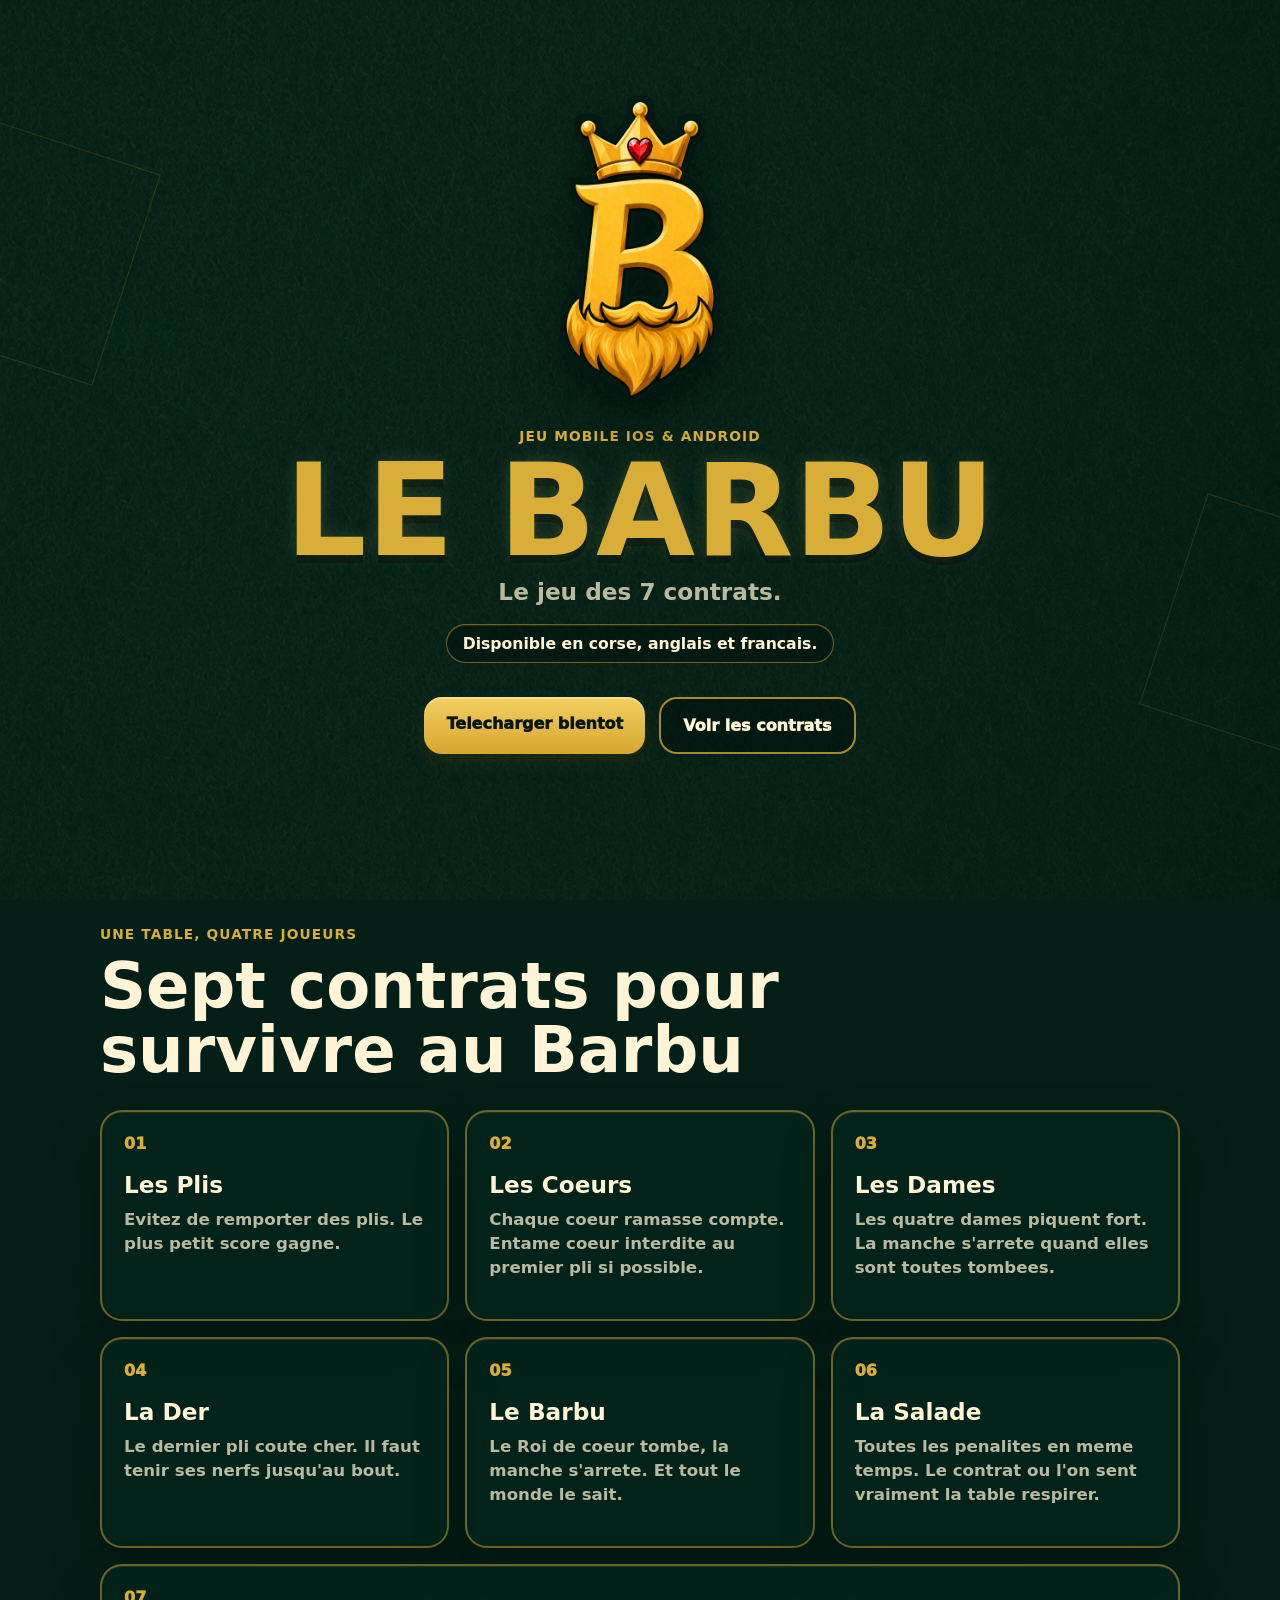
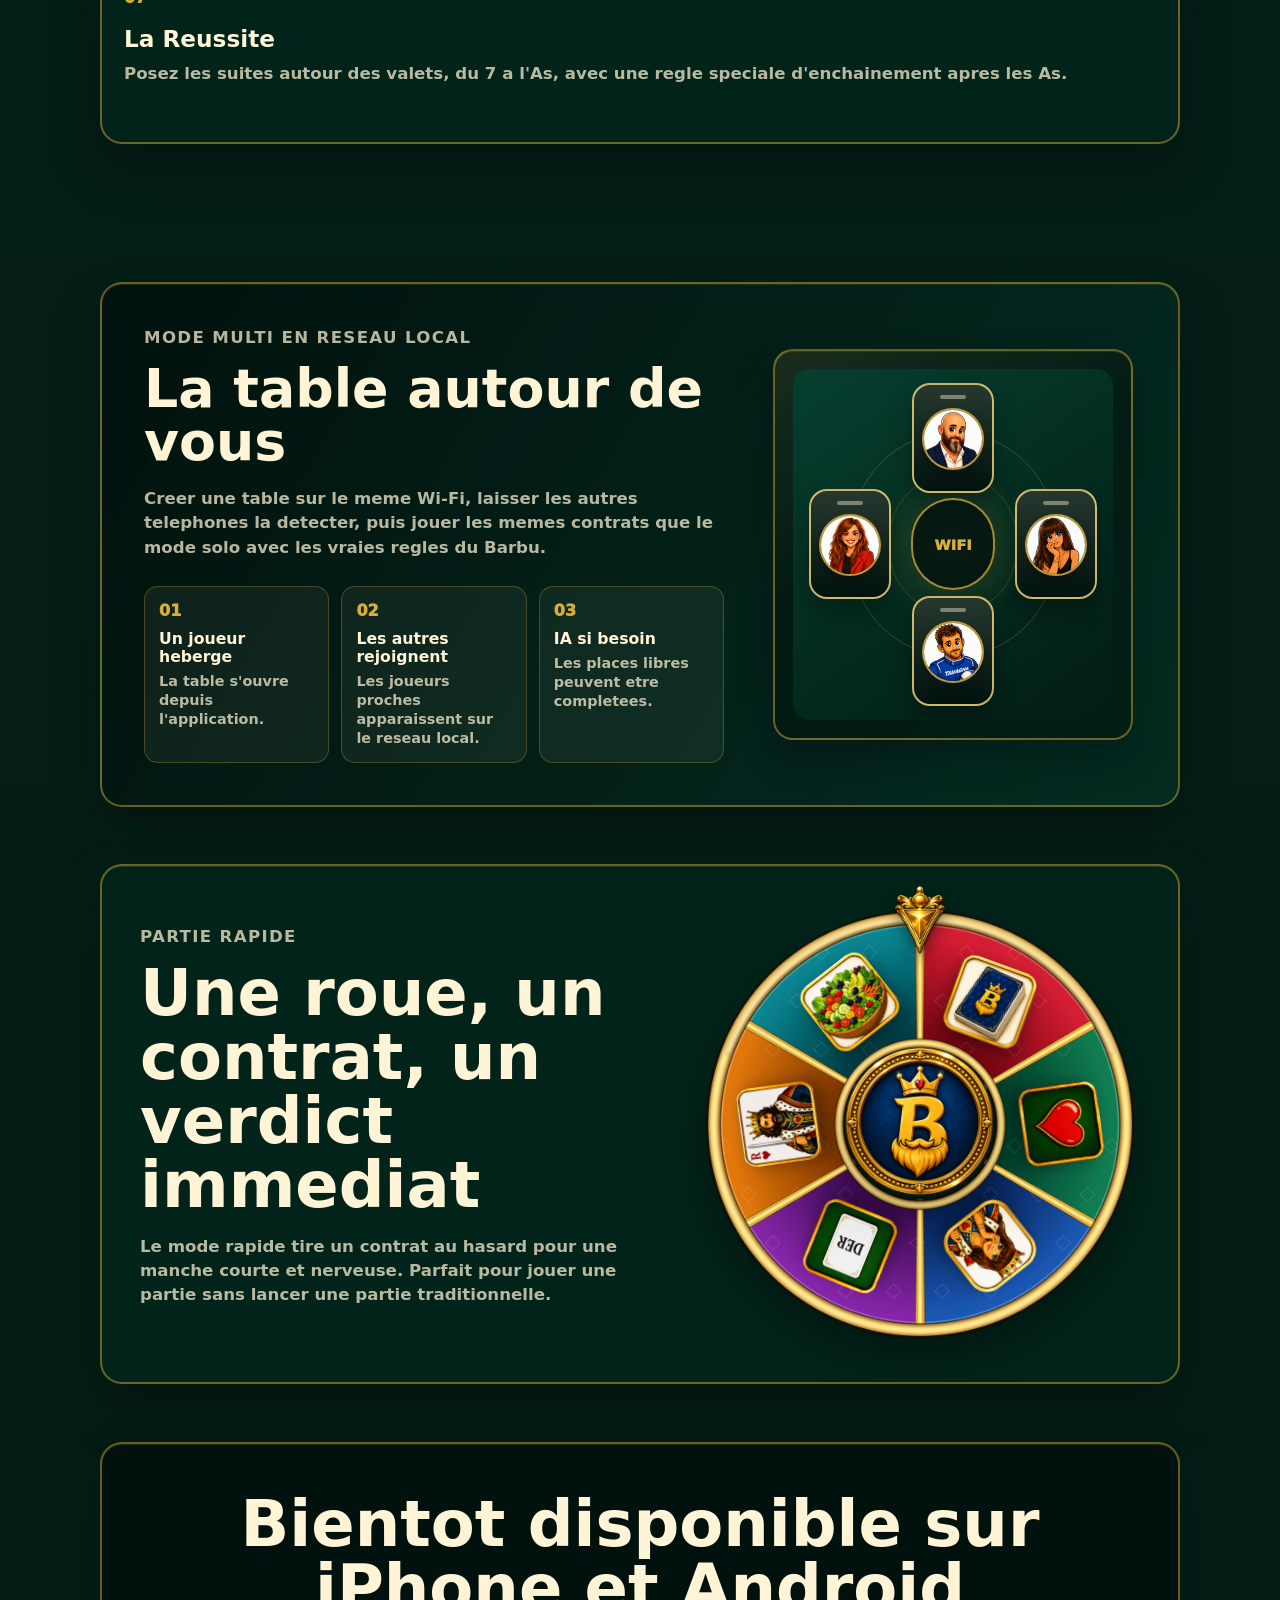
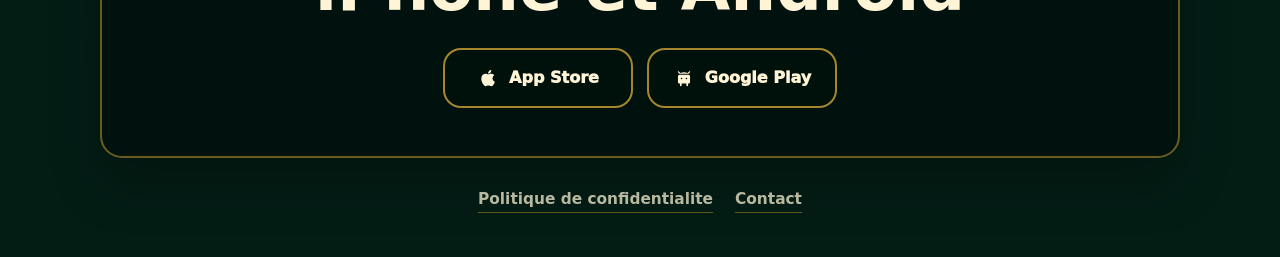
==== index.html @ 0114e05b "Met a jour les icones de la roue du site" ====
<!doctype html>
<html lang="fr">
  <head>
    <meta charset="utf-8" />
    <meta name="viewport" content="width=device-width, initial-scale=1" />
    <meta
      name="description"
      content="Le Barbu, jeu de cartes mobile avec les 7 contrats, IA, partie rapide et variantes maison."
    />
    <title>Le Barbu - Le jeu des 7 contrats</title>
    <link rel="icon" href="./assets/icon.png" />
    <link rel="stylesheet" href="./styles.css?v=8f0c3a3" />
  </head>
  <body>
    <main class="page">
      <section class="hero">
        <div class="hero__content">
          <img class="hero__emblem" src="./assets/le-barbu-emblem.png" alt="Embleme Le Barbu" />
          <p class="eyebrow">Jeu mobile iOS & Android</p>
          <h1>Le Barbu</h1>
          <p class="subtitle">Le jeu des 7 contrats.</p>
          <p class="language-note">Disponible en corse, anglais et francais.</p>
          <div class="actions" aria-label="Telechargements">
            <a class="button button--primary" href="#telecharger">Telecharger bientot</a>
            <a class="button button--secondary" href="#regles">Voir les contrats</a>
          </div>
        </div>
      </section>

      <section id="regles" class="section">
        <div class="section__header">
          <p class="eyebrow">Une table, quatre joueurs</p>
          <h2>Sept contrats pour survivre au Barbu</h2>
        </div>
        <div class="grid">
          <article class="card">
            <span>01</span>
            <h3>Les Plis</h3>
            <p>Evitez de remporter des plis. Le plus petit score gagne.</p>
          </article>
          <article class="card">
            <span>02</span>
            <h3>Les Coeurs</h3>
            <p>Chaque coeur ramasse compte. Entame coeur interdite au premier pli si possible.</p>
          </article>
          <article class="card">
            <span>03</span>
            <h3>Les Dames</h3>
            <p>Les quatre dames piquent fort. La manche s'arrete quand elles sont toutes tombees.</p>
          </article>
          <article class="card">
            <span>04</span>
            <h3>La Der</h3>
            <p>Le dernier pli coute cher. Il faut tenir ses nerfs jusqu'au bout.</p>
          </article>
          <article class="card">
            <span>05</span>
            <h3>Le Barbu</h3>
            <p>Le Roi de coeur tombe, la manche s'arrete. Et tout le monde le sait.</p>
          </article>
          <article class="card">
            <span>06</span>
            <h3>La Salade</h3>
            <p>Toutes les penalites en meme temps. Le contrat ou l'on sent vraiment la table respirer.</p>
          </article>
          <article class="card card--wide">
            <span>07</span>
            <h3>La Reussite</h3>
            <p>Posez les suites autour des valets, du 7 a l'As, avec une regle speciale d'enchainement apres les As.</p>
          </article>
        </div>
      </section>

      <section class="multiplayer">
        <div class="multiplayer__copy">
          <p class="eyebrow">Mode multi en reseau local</p>
          <h2>La table autour de vous</h2>
          <p>
            Creer une table sur le meme Wi-Fi, laisser les autres telephones la detecter,
            puis jouer les memes contrats que le mode solo avec les vraies regles du Barbu.
          </p>
          <div class="multiplayer__points">
            <article>
              <span>01</span>
              <strong>Un joueur heberge</strong>
              <p>La table s'ouvre depuis l'application.</p>
            </article>
            <article>
              <span>02</span>
              <strong>Les autres rejoignent</strong>
              <p>Les joueurs proches apparaissent sur le reseau local.</p>
            </article>
            <article>
              <span>03</span>
              <strong>IA si besoin</strong>
              <p>Les places libres peuvent etre completees.</p>
            </article>
          </div>
        </div>
        <div class="network-table" aria-hidden="true">
          <div class="network-table__felt">
            <div class="network-table__seat network-table__seat--top">
              <img src="./assets/avatar-anto.png" alt="Antô" />
            </div>
            <div class="network-table__seat network-table__seat--right">
              <img src="./assets/avatar-charlye.png" alt="Charlye" />
            </div>
            <div class="network-table__seat network-table__seat--bottom">
              <img src="./assets/avatar-marinen.png" alt="Marinen" />
            </div>
            <div class="network-table__seat network-table__seat--left">
              <img src="./assets/avatar-lisa.png" alt="Lisa" />
            </div>
            <div class="network-table__center">
              <span>WIFI</span>
            </div>
          </div>
        </div>
      </section>

      <section class="feature">
        <div>
          <p class="eyebrow">Partie rapide</p>
          <h2>Une roue, un contrat, un verdict immediat</h2>
          <p>
            Le mode rapide tire un contrat au hasard pour une manche courte et nerveuse.
            Parfait pour jouer une partie sans lancer une partie traditionnelle.
          </p>
        </div>
        <div class="wheel wheel--complete" aria-hidden="true">
          <img class="wheel__base" src="./assets/quick-wheel.png?v=20260814" alt="" />
          <img class="wheel__pointer" src="./assets/quick-wheel-pointer.png?v=20260814" alt="" />
          <img class="wheel__icon wheel__icon--plis" src="./assets/quick-icon-plis.png?v=20260814" alt="" />
          <img class="wheel__icon wheel__icon--coeurs" src="./assets/quick-icon-coeurs.png?v=20260814" alt="" />
          <img class="wheel__icon wheel__icon--dames" src="./assets/quick-icon-dames.png?v=20260814" alt="" />
          <img class="wheel__icon wheel__icon--dernier" src="./assets/quick-icon-dernier.png?v=20260814" alt="" />
          <img class="wheel__icon wheel__icon--barbu" src="./assets/quick-icon-barbu.png?v=20260814" alt="" />
          <img class="wheel__icon wheel__icon--salade" src="./assets/quick-icon-salade.png?v=20260814" alt="" />
          <img class="wheel__center" src="./assets/quick-wheel-center.png?v=20260814" alt="" />
        </div>
      </section>

      <section id="telecharger" class="download">
        <h2>Bientot disponible sur iPhone et Android</h2>
        <div class="actions actions--stores" aria-label="Liens de telechargement">
          <a class="store" href="https://apps.apple.com/app/id6792509703" rel="noopener">
            <svg class="store__icon" viewBox="0 0 24 24" aria-hidden="true">
              <path
                d="M16.9 12.6c0-2.3 1.9-3.4 2-3.5-1.1-1.6-2.7-1.8-3.3-1.8-1.4-.1-2.7.8-3.4.8-.7 0-1.8-.8-3-.8-1.5 0-2.9.9-3.7 2.2-1.6 2.8-.4 6.9 1.1 9.1.8 1.1 1.7 2.3 2.9 2.3 1.2 0 1.6-.7 3-.7s1.8.7 3 .7c1.3 0 2.1-1.1 2.8-2.2.9-1.3 1.2-2.5 1.2-2.6-.1 0-2.5-1-2.6-3.5ZM14.7 5.9c.6-.7 1-1.7.9-2.7-.9 0-2 .6-2.6 1.3-.6.7-1.1 1.7-.9 2.7 1 .1 2-.5 2.6-1.3Z"
              />
            </svg>
            <span>App Store</span>
          </a>
          <a
            class="store"
            href="https://play.google.com/store/apps/details?id=com.lefty2b.lebarbu"
            rel="noopener"
          >
            <svg class="store__icon" viewBox="0 0 24 24" aria-hidden="true">
              <path
                d="M7.2 8.4h9.6c1 0 1.8.8 1.8 1.8v6.1c0 1-.8 1.8-1.8 1.8h-.4v2.1c0 .5-.4.9-.9.9s-.9-.4-.9-.9v-2.1H9.4v2.1c0 .5-.4.9-.9.9s-.9-.4-.9-.9v-2.1h-.4c-1 0-1.8-.8-1.8-1.8v-6.1c0-1 .8-1.8 1.8-1.8Zm2.1 3.2c-.5 0-.9.4-.9.9s.4.9.9.9.9-.4.9-.9-.4-.9-.9-.9Zm5.4 0c-.5 0-.9.4-.9.9s.4.9.9.9.9-.4.9-.9-.4-.9-.9-.9ZM7 7.4 5.4 5.8c-.3-.3-.3-.7 0-1 .3-.3.7-.3 1 0l1.8 1.8c1.1-.5 2.4-.8 3.8-.8s2.7.3 3.8.8l1.8-1.8c.3-.3.7-.3 1 0 .3.3.3.7 0 1L17 7.4H7Z"
              />
            </svg>
            <span>Google Play</span>
          </a>
        </div>
      </section>

      <footer class="site-footer">
        <a href="./privacy.html">Politique de confidentialite</a>
        <a href="mailto:lefty2ghjocu@gmail.com">Contact</a>
      </footer>
    </main>
  </body>
</html>
---- styles.css ----
:root {
  --felt: #06281e;
  --felt-deep: #021912;
  --panel: rgba(4, 38, 29, 0.72);
  --panel-strong: rgba(2, 18, 14, 0.88);
  --gold: #d9ae38;
  --gold-light: #ffe083;
  --cream: #fff4d6;
  --muted: rgba(255, 244, 214, 0.72);
  --red: #a91f34;
}

* {
  box-sizing: border-box;
}

body {
  margin: 0;
  min-height: 100vh;
  color: var(--cream);
  font-family: Inter, ui-sans-serif, system-ui, -apple-system, BlinkMacSystemFont, "Segoe UI", sans-serif;
  background:
    linear-gradient(rgba(2, 25, 18, 0.58), rgba(2, 25, 18, 0.76)),
    url("./assets/table-green.jpg") center / cover fixed,
    var(--felt);
}

a {
  color: inherit;
  text-decoration: none;
}

.page {
  overflow: hidden;
}

.hero {
  min-height: 94vh;
  display: grid;
  place-items: center;
  padding: 56px 22px 64px;
  position: relative;
}

.hero::before,
.hero::after {
  content: "";
  position: absolute;
  width: 220px;
  height: 220px;
  border: 1px solid rgba(217, 174, 56, 0.16);
  transform: rotate(18deg);
}

.hero::before {
  left: -90px;
  top: 16%;
}

.hero::after {
  right: -110px;
  bottom: 12%;
}

.hero__content,
.section,
.multiplayer,
.feature,
.download {
  width: min(1080px, calc(100vw - 32px));
  margin: 0 auto;
}

.hero__content {
  text-align: center;
  position: relative;
  z-index: 1;
}

.hero__emblem {
  width: min(330px, 66vw);
  display: block;
  margin: 0 auto 14px;
  filter: drop-shadow(0 22px 24px rgba(0, 0, 0, 0.45));
}

.eyebrow {
  margin: 0 0 12px;
  color: var(--gold);
  font-size: 0.86rem;
  font-weight: 900;
  letter-spacing: 0.08em;
  text-transform: uppercase;
}

h1,
h2,
h3,
p {
  margin-top: 0;
}

h1 {
  margin-bottom: 10px;
  color: var(--gold);
  font-size: clamp(4rem, 14vw, 8rem);
  line-height: 0.86;
  text-transform: uppercase;
  text-shadow: 0 8px 0 rgba(0, 0, 0, 0.28), 0 0 18px rgba(255, 224, 131, 0.16);
}

h2 {
  margin-bottom: 18px;
  font-size: clamp(2rem, 5vw, 4.4rem);
  line-height: 1;
}

h3 {
  margin-bottom: 10px;
  font-size: 1.45rem;
}

.subtitle {
  max-width: 680px;
  margin: 0 auto;
  color: var(--muted);
  font-size: clamp(1.12rem, 2.6vw, 1.45rem);
  font-weight: 700;
  line-height: 1.4;
}

.language-note {
  display: inline-flex;
  margin: 16px auto 0;
  border: 1px solid rgba(217, 174, 56, 0.5);
  border-radius: 999px;
  padding: 9px 16px;
  background: rgba(2, 18, 14, 0.48);
  color: var(--cream);
  font-size: 0.98rem;
  font-weight: 850;
  box-shadow: inset 0 1px 0 rgba(255, 224, 131, 0.1);
}

.actions {
  display: flex;
  flex-wrap: wrap;
  gap: 14px;
  justify-content: center;
  margin-top: 34px;
}

.actions--stores {
  margin-top: 28px;
}

.button,
.store {
  min-width: 190px;
  border-radius: 18px;
  padding: 17px 22px;
  font-weight: 950;
  text-align: center;
}

.button--primary {
  color: #06170f;
  background: linear-gradient(#f3cf62, #d7a72e);
  box-shadow: inset 0 2px 0 rgba(255, 255, 255, 0.26), 0 8px 18px rgba(97, 65, 6, 0.28);
}

.button--secondary,
.store {
  border: 2px solid rgba(217, 174, 56, 0.76);
  background: rgba(1, 18, 13, 0.52);
  color: var(--cream);
}

.store {
  display: inline-flex;
  align-items: center;
  justify-content: center;
  gap: 10px;
  transition: border-color 180ms ease, transform 180ms ease, background 180ms ease;
}

.store:hover {
  border-color: var(--gold-light);
  background: rgba(1, 18, 13, 0.74);
  transform: translateY(-2px);
}

.store__icon {
  width: 22px;
  height: 22px;
  fill: currentColor;
  flex: 0 0 auto;
}

.section,
.multiplayer,
.feature,
.download {
  padding: 80px 0;
}

.section + .multiplayer,
.multiplayer + .feature,
.feature + .download {
  margin-top: clamp(34px, 4.5vw, 58px);
}

.section__header {
  max-width: 760px;
  margin-bottom: 28px;
}

.grid {
  display: grid;
  grid-template-columns: repeat(3, 1fr);
  gap: 16px;
}

.card,
.download,
.feature {
  border: 2px solid rgba(217, 174, 56, 0.48);
  border-radius: 22px;
  background: var(--panel);
  box-shadow: inset 0 1px 0 rgba(255, 224, 131, 0.1), 0 26px 50px rgba(0, 0, 0, 0.25);
}

.card {
  min-height: 180px;
  padding: 22px;
}

.card--wide {
  grid-column: span 3;
}

.card span {
  display: inline-flex;
  margin-bottom: 18px;
  color: var(--gold);
  font-weight: 950;
}

.card p,
.multiplayer p,
.feature p,
.download p {
  color: var(--muted);
  font-size: 1.04rem;
  font-weight: 650;
  line-height: 1.45;
}

.multiplayer {
  display: grid;
  grid-template-columns: minmax(0, 0.92fr) minmax(300px, 0.58fr);
  align-items: center;
  gap: clamp(22px, 4vw, 46px);
  border: 2px solid rgba(217, 174, 56, 0.48);
  border-radius: 22px;
  padding: clamp(24px, 4vw, 42px);
  background:
    linear-gradient(120deg, rgba(2, 18, 14, 0.92), rgba(4, 54, 41, 0.72)),
    var(--panel-strong);
  box-shadow: inset 0 1px 0 rgba(255, 224, 131, 0.1), 0 26px 50px rgba(0, 0, 0, 0.25);
}

.multiplayer__copy {
  max-width: 680px;
}

.multiplayer__copy > p {
  max-width: 640px;
}

.multiplayer__copy h2 {
  max-width: 620px;
  font-size: clamp(2rem, 4.2vw, 3.65rem);
}

.multiplayer__points {
  display: grid;
  grid-template-columns: repeat(3, 1fr);
  gap: 12px;
  margin-top: 26px;
}

.multiplayer__points article {
  border: 1px solid rgba(217, 174, 56, 0.28);
  border-radius: 14px;
  padding: 14px;
  background: rgba(255, 244, 214, 0.055);
}

.multiplayer__points span {
  display: inline-flex;
  margin-bottom: 10px;
  color: var(--gold);
  font-weight: 950;
}

.multiplayer__points strong {
  display: block;
  margin-bottom: 6px;
  font-size: 0.98rem;
  line-height: 1.15;
}

.multiplayer__points p {
  margin-bottom: 0;
  font-size: 0.9rem;
  line-height: 1.32;
}

.network-table {
  position: relative;
  width: min(100%, 360px);
  justify-self: center;
  aspect-ratio: 0.92;
  border: 2px solid rgba(217, 174, 56, 0.48);
  border-radius: 20px;
  padding: 18px;
  background:
    linear-gradient(150deg, rgba(255, 224, 131, 0.1), transparent 42%),
    rgba(1, 18, 13, 0.5);
  box-shadow: inset 0 1px 0 rgba(255, 224, 131, 0.1), 0 18px 34px rgba(0, 0, 0, 0.25);
}

.network-table__felt {
  position: absolute;
  inset: 18px;
  overflow: hidden;
  border-radius: 16px;
  background:
    radial-gradient(circle at center, rgba(217, 174, 56, 0.18), transparent 33%),
    linear-gradient(145deg, rgba(6, 64, 48, 0.96), rgba(2, 28, 20, 0.96));
}

.network-table__felt::before,
.network-table__felt::after {
  content: "";
  position: absolute;
  inset: 18%;
  border: 1px solid rgba(217, 174, 56, 0.26);
  border-radius: 999px;
}

.network-table__felt::after {
  inset: 30%;
  opacity: 0.82;
}

.network-table__seat {
  position: absolute;
  z-index: 2;
  display: grid;
  place-items: center;
  width: 82px;
  height: 110px;
  border: 2px solid rgba(255, 224, 131, 0.78);
  border-radius: 18px;
  padding: 12px 8px 10px;
  background:
    linear-gradient(180deg, rgba(255, 244, 214, 0.14), rgba(2, 18, 14, 0.88)),
    var(--felt-deep);
  box-shadow: 0 14px 22px rgba(0, 0, 0, 0.28);
}

.network-table__seat::before {
  content: "";
  position: absolute;
  top: 10px;
  width: 26px;
  height: 4px;
  border-radius: 999px;
  background: rgba(255, 244, 214, 0.42);
}

.network-table__seat img {
  width: 62px;
  height: 62px;
  border: 2px solid rgba(217, 174, 56, 0.82);
  border-radius: 999px;
  object-fit: cover;
  background: rgba(255, 244, 214, 0.14);
  box-shadow: 0 8px 12px rgba(0, 0, 0, 0.24);
}

.network-table__seat--top {
  top: 4%;
  left: 50%;
  transform: translateX(-50%);
}

.network-table__seat--right {
  right: 5%;
  top: 50%;
  transform: translateY(-50%);
}

.network-table__seat--bottom {
  bottom: 4%;
  left: 50%;
  transform: translateX(-50%);
}

.network-table__seat--left {
  left: 5%;
  top: 50%;
  transform: translateY(-50%);
}

.network-table__center {
  position: absolute;
  z-index: 3;
  inset: 37%;
  display: grid;
  place-items: center;
  border: 2px solid rgba(217, 174, 56, 0.76);
  border-radius: 999px;
  background: rgba(2, 18, 14, 0.82);
  text-align: center;
}

.network-table__center span {
  color: var(--gold);
  font-size: 0.92rem;
  font-weight: 950;
  text-transform: uppercase;
}

.feature {
  display: grid;
  grid-template-columns: 1fr minmax(320px, 440px);
  align-items: center;
  gap: 32px;
  padding: 38px;
}

.wheel {
  position: relative;
  aspect-ratio: 1;
  display: grid;
  place-items: center;
}

.wheel--complete {
  isolation: isolate;
}

.wheel__base {
  width: 100%;
  filter: drop-shadow(0 18px 18px rgba(0, 0, 0, 0.32));
}

.wheel__pointer {
  position: absolute;
  top: -5.8%;
  left: 50%;
  z-index: 5;
  width: 20%;
  transform: translateX(-50%);
  filter: drop-shadow(0 8px 8px rgba(0, 0, 0, 0.42));
}

.wheel__icon {
  position: absolute;
  left: calc(50% + var(--wheel-icon-x));
  top: calc(50% + var(--wheel-icon-y));
  z-index: 2;
  width: 18%;
  border-radius: 18%;
  transform: translate(-50%, -50%) rotate(var(--wheel-icon-rotation));
  transform-origin: center;
  filter: drop-shadow(0 8px 8px rgba(0, 0, 0, 0.38));
}

.wheel__icon--plis {
  --wheel-icon-x: 16%;
  --wheel-icon-y: -27.7%;
  --wheel-icon-rotation: 20deg;
}

.wheel__icon--coeurs {
  --wheel-icon-x: 32%;
  --wheel-icon-y: 0%;
  --wheel-icon-rotation: 82deg;
}

.wheel__icon--dames {
  --wheel-icon-x: 16%;
  --wheel-icon-y: 27.7%;
  --wheel-icon-rotation: 142deg;
}

.wheel__icon--dernier {
  --wheel-icon-x: -16%;
  --wheel-icon-y: 27.7%;
  --wheel-icon-rotation: 202deg;
}

.wheel__icon--barbu {
  --wheel-icon-x: -32%;
  --wheel-icon-y: 0%;
  --wheel-icon-rotation: 262deg;
}

.wheel__icon--salade {
  --wheel-icon-x: -16%;
  --wheel-icon-y: -27.7%;
  --wheel-icon-rotation: 322deg;
}

.wheel__center {
  position: absolute;
  z-index: 4;
  width: 43%;
  filter: drop-shadow(0 10px 10px rgba(0, 0, 0, 0.36));
}

.download {
  margin-bottom: 60px;
  padding: 48px 28px;
  text-align: center;
  background: var(--panel-strong);
}

.site-footer {
  width: min(1080px, calc(100vw - 32px));
  margin: -28px auto 44px;
  display: flex;
  flex-wrap: wrap;
  justify-content: center;
  gap: 14px 22px;
  text-align: center;
  color: var(--muted);
  font-size: 0.96rem;
  font-weight: 800;
}

.site-footer a {
  border-bottom: 1px solid rgba(217, 174, 56, 0.42);
  padding-bottom: 4px;
}

.legal-page {
  min-height: 100vh;
  padding: 38px 18px 72px;
}

.back-link {
  display: inline-flex;
  margin: 0 0 26px max(0px, calc((100vw - 980px) / 2));
  color: var(--gold);
  font-size: 1rem;
  font-weight: 950;
}

.legal-card {
  width: min(980px, 100%);
  margin: 0 auto;
  border: 2px solid rgba(217, 174, 56, 0.56);
  border-radius: 24px;
  padding: clamp(28px, 5vw, 54px);
  background: var(--panel-strong);
  box-shadow: inset 0 1px 0 rgba(255, 224, 131, 0.1), 0 26px 50px rgba(0, 0, 0, 0.28);
}

.legal-card h1 {
  margin-bottom: 12px;
  font-size: clamp(2.5rem, 8vw, 5.2rem);
  line-height: 0.95;
}

.legal-card h2 {
  margin: 34px 0 10px;
  color: var(--gold);
  font-size: clamp(1.35rem, 3.2vw, 2rem);
}

.legal-card p {
  max-width: 820px;
  color: var(--muted);
  font-size: 1.08rem;
  font-weight: 650;
  line-height: 1.58;
}

.legal-date {
  color: var(--cream);
}

@media (max-width: 780px) {
  .hero {
    min-height: 88vh;
    padding-top: 28px;
  }

  .grid,
  .multiplayer,
  .feature {
    grid-template-columns: 1fr;
  }

  .multiplayer__points {
    grid-template-columns: 1fr;
  }

  .network-table {
    width: min(100%, 380px);
    margin: 0 auto;
  }

  .card--wide {
    grid-column: span 1;
  }

  .feature {
    padding: 26px;
  }

  .button,
  .store {
    width: 100%;
  }
}
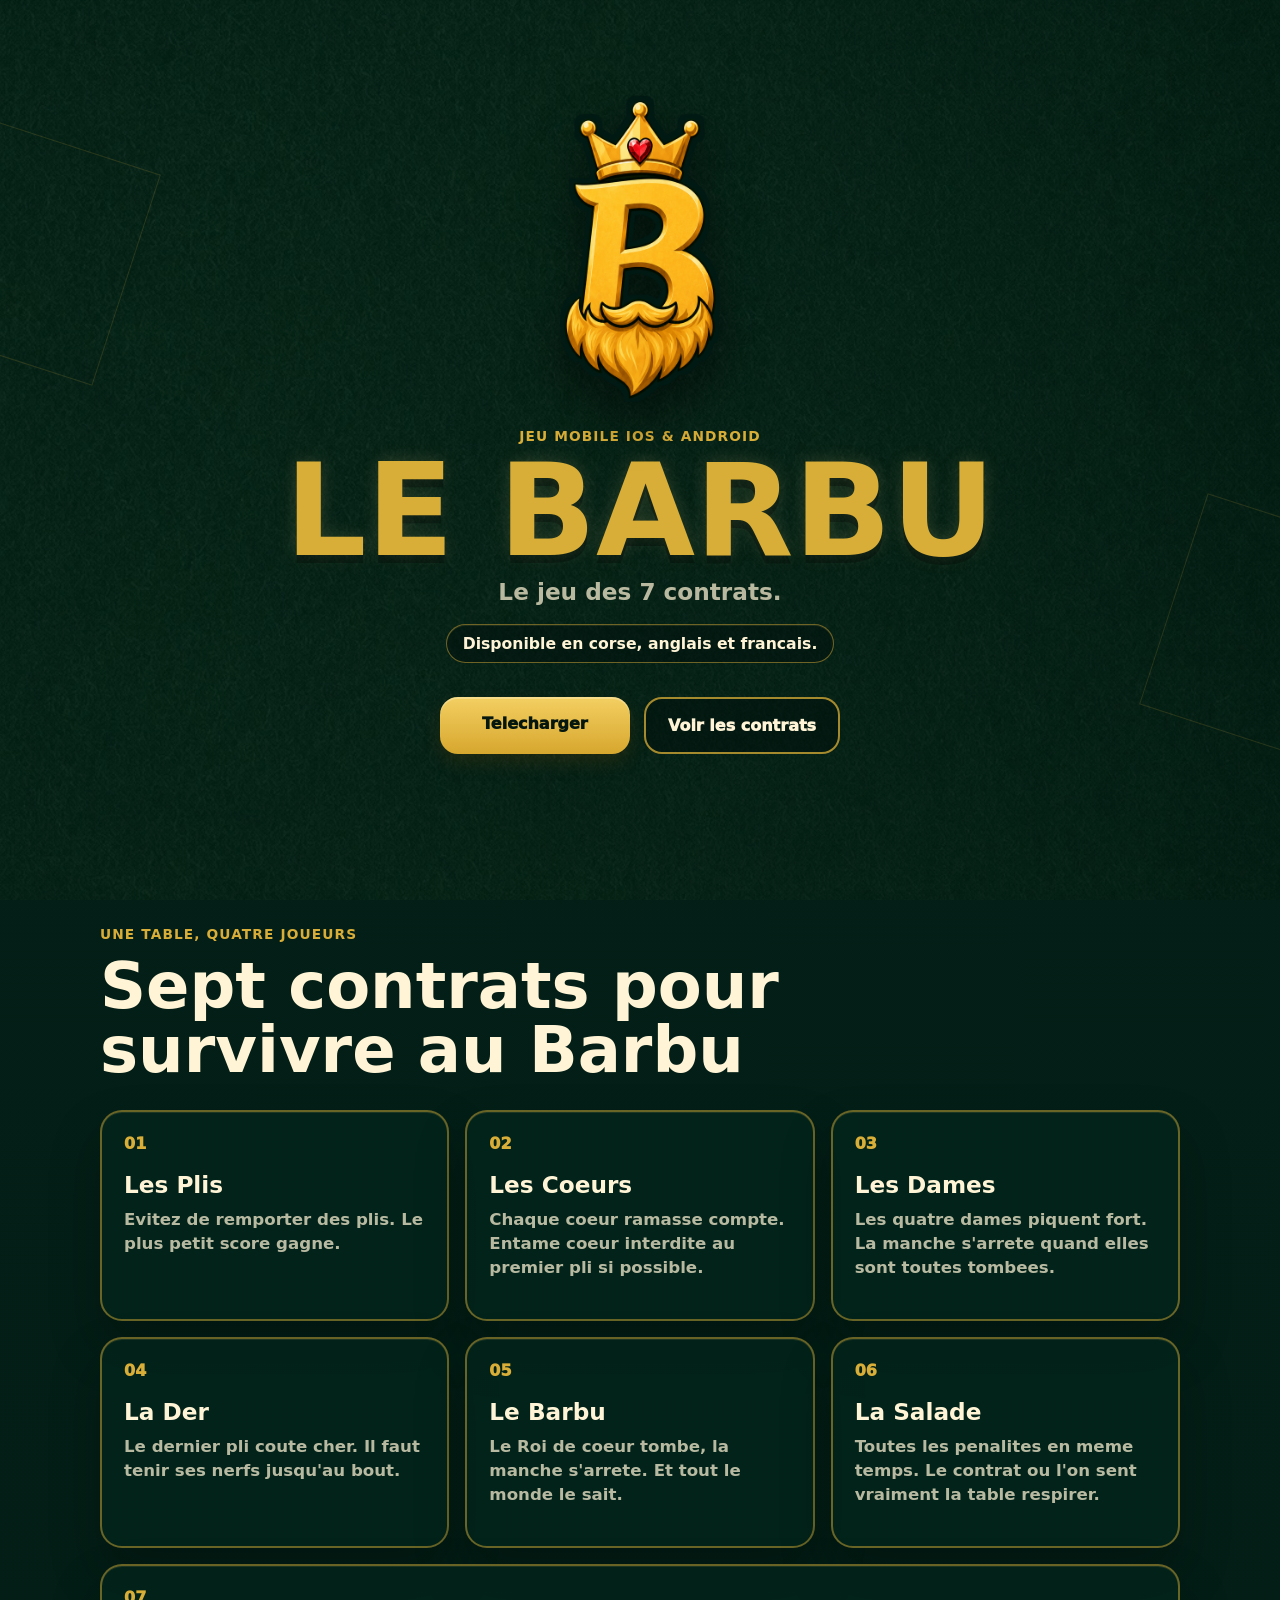
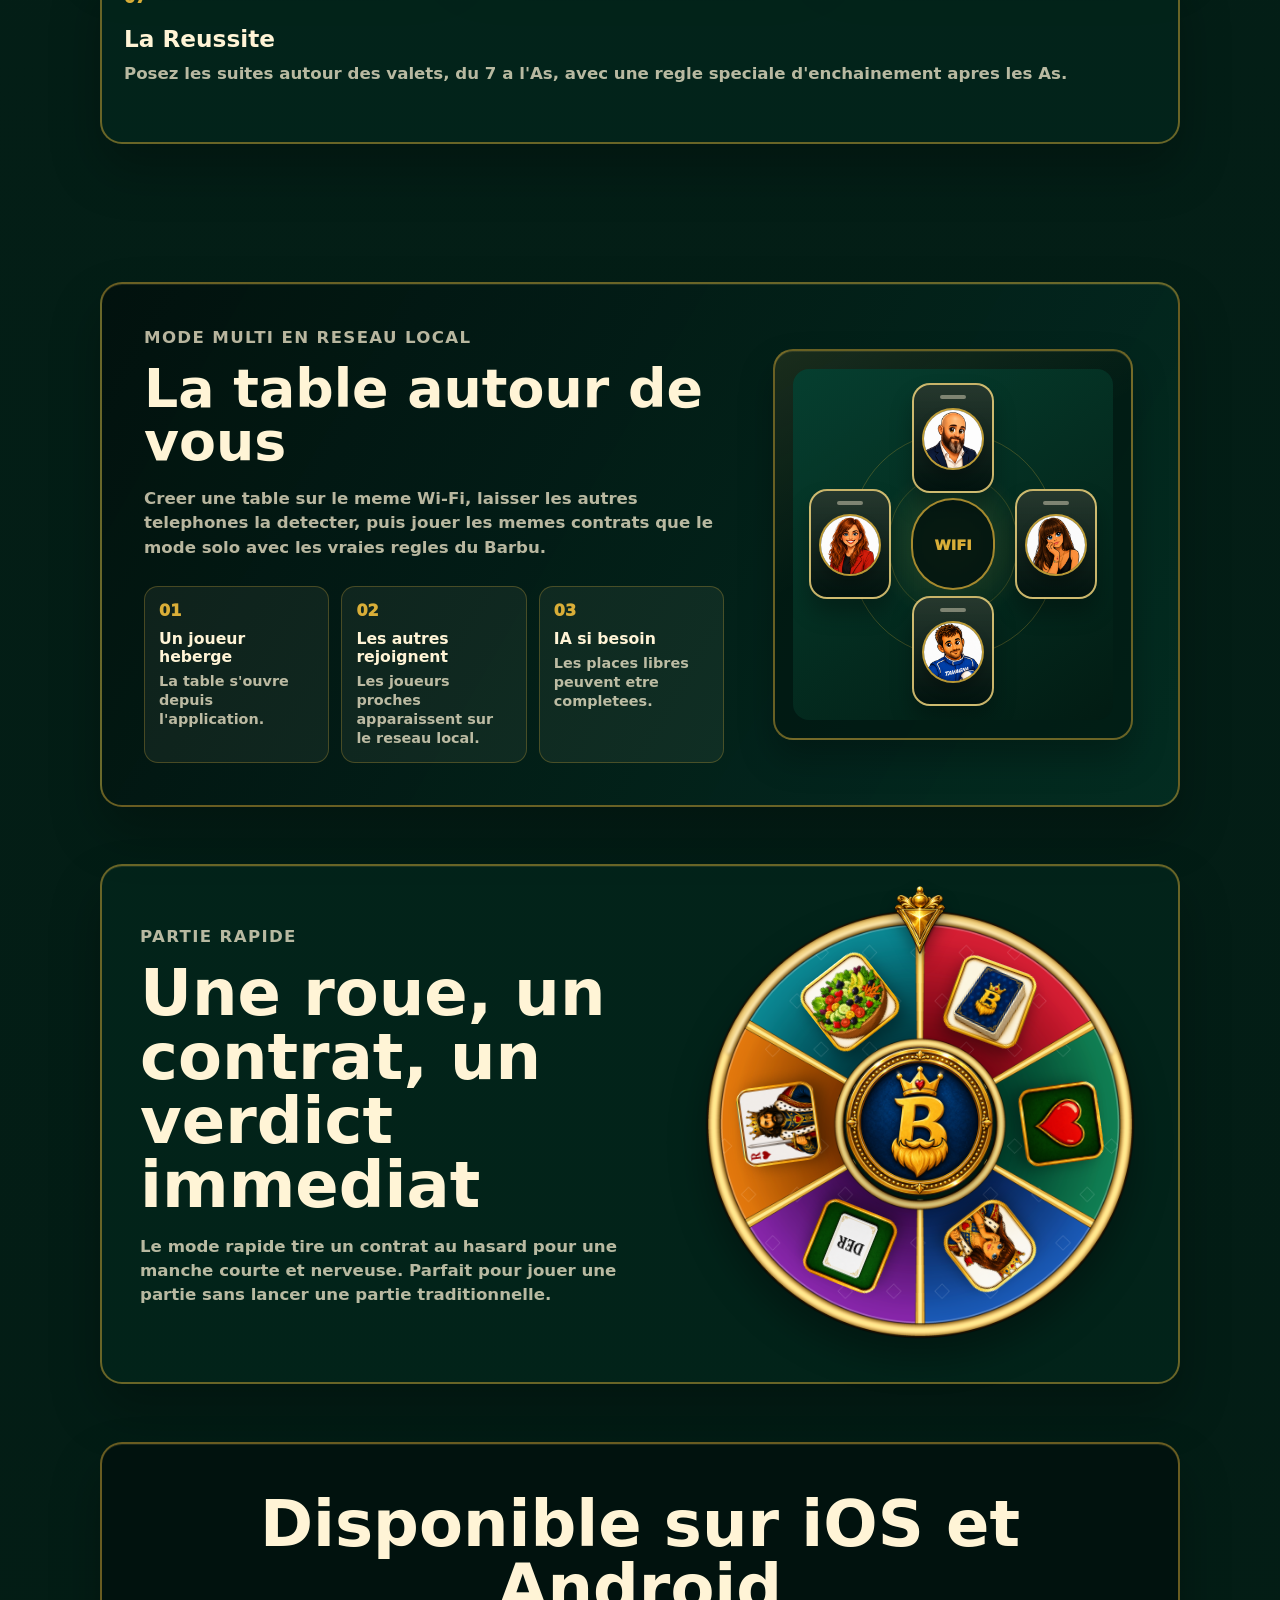
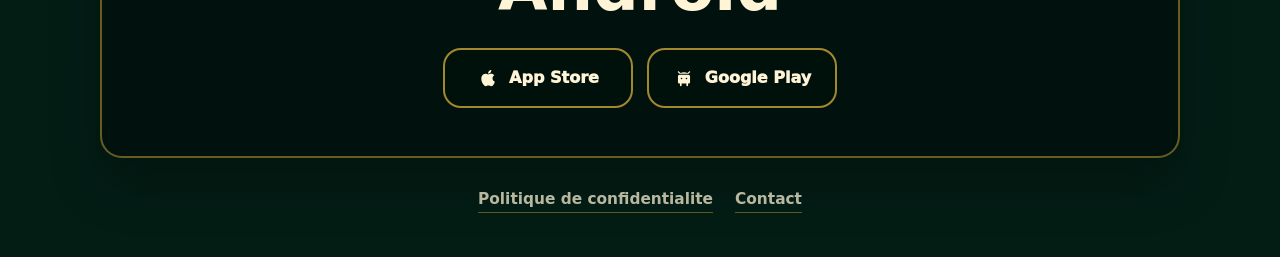
==== commit 41e18105: "Met a jour la disponibilite et le rendu mobile" ====
--- a/index.html
+++ b/index.html
@@ -9,7 +9,7 @@
     />
     <title>Le Barbu - Le jeu des 7 contrats</title>
     <link rel="icon" href="./assets/icon.png" />
-    <link rel="stylesheet" href="./styles.css?v=8f0c3a3" />
+    <link rel="stylesheet" href="./styles.css?v=20260818" />
   </head>
   <body>
     <main class="page">
@@ -21,7 +21,7 @@
           <p class="subtitle">Le jeu des 7 contrats.</p>
           <p class="language-note">Disponible en corse, anglais et francais.</p>
           <div class="actions" aria-label="Telechargements">
-            <a class="button button--primary" href="#telecharger">Telecharger bientot</a>
+            <a class="button button--primary" href="#telecharger">Telecharger</a>
             <a class="button button--secondary" href="#regles">Voir les contrats</a>
           </div>
         </div>
@@ -141,7 +141,7 @@
       </section>
 
       <section id="telecharger" class="download">
-        <h2>Bientot disponible sur iPhone et Android</h2>
+        <h2>Disponible sur iOS et Android</h2>
         <div class="actions actions--stores" aria-label="Liens de telechargement">
           <a class="store" href="https://apps.apple.com/app/id6792509703" rel="noopener">
             <svg class="store__icon" viewBox="0 0 24 24" aria-hidden="true">
--- a/styles.css
+++ b/styles.css
@@ -612,8 +612,56 @@
   }
 
   .network-table {
-    width: min(100%, 380px);
+    width: min(82vw, 290px);
+    aspect-ratio: 1;
     margin: 0 auto;
+    padding: 14px;
+  }
+
+  .network-table__felt {
+    inset: 14px;
+  }
+
+  .network-table__seat {
+    width: 68px;
+    height: 88px;
+    border-radius: 15px;
+    padding: 10px 7px 8px;
+  }
+
+  .network-table__seat::before {
+    top: 8px;
+    width: 22px;
+    height: 3px;
+  }
+
+  .network-table__seat img {
+    width: 50px;
+    height: 50px;
+  }
+
+  .network-table__seat--top {
+    top: 3%;
+  }
+
+  .network-table__seat--right {
+    right: 3%;
+  }
+
+  .network-table__seat--bottom {
+    bottom: 3%;
+  }
+
+  .network-table__seat--left {
+    left: 3%;
+  }
+
+  .network-table__center {
+    inset: 38%;
+  }
+
+  .network-table__center span {
+    font-size: 0.78rem;
   }
 
   .card--wide {
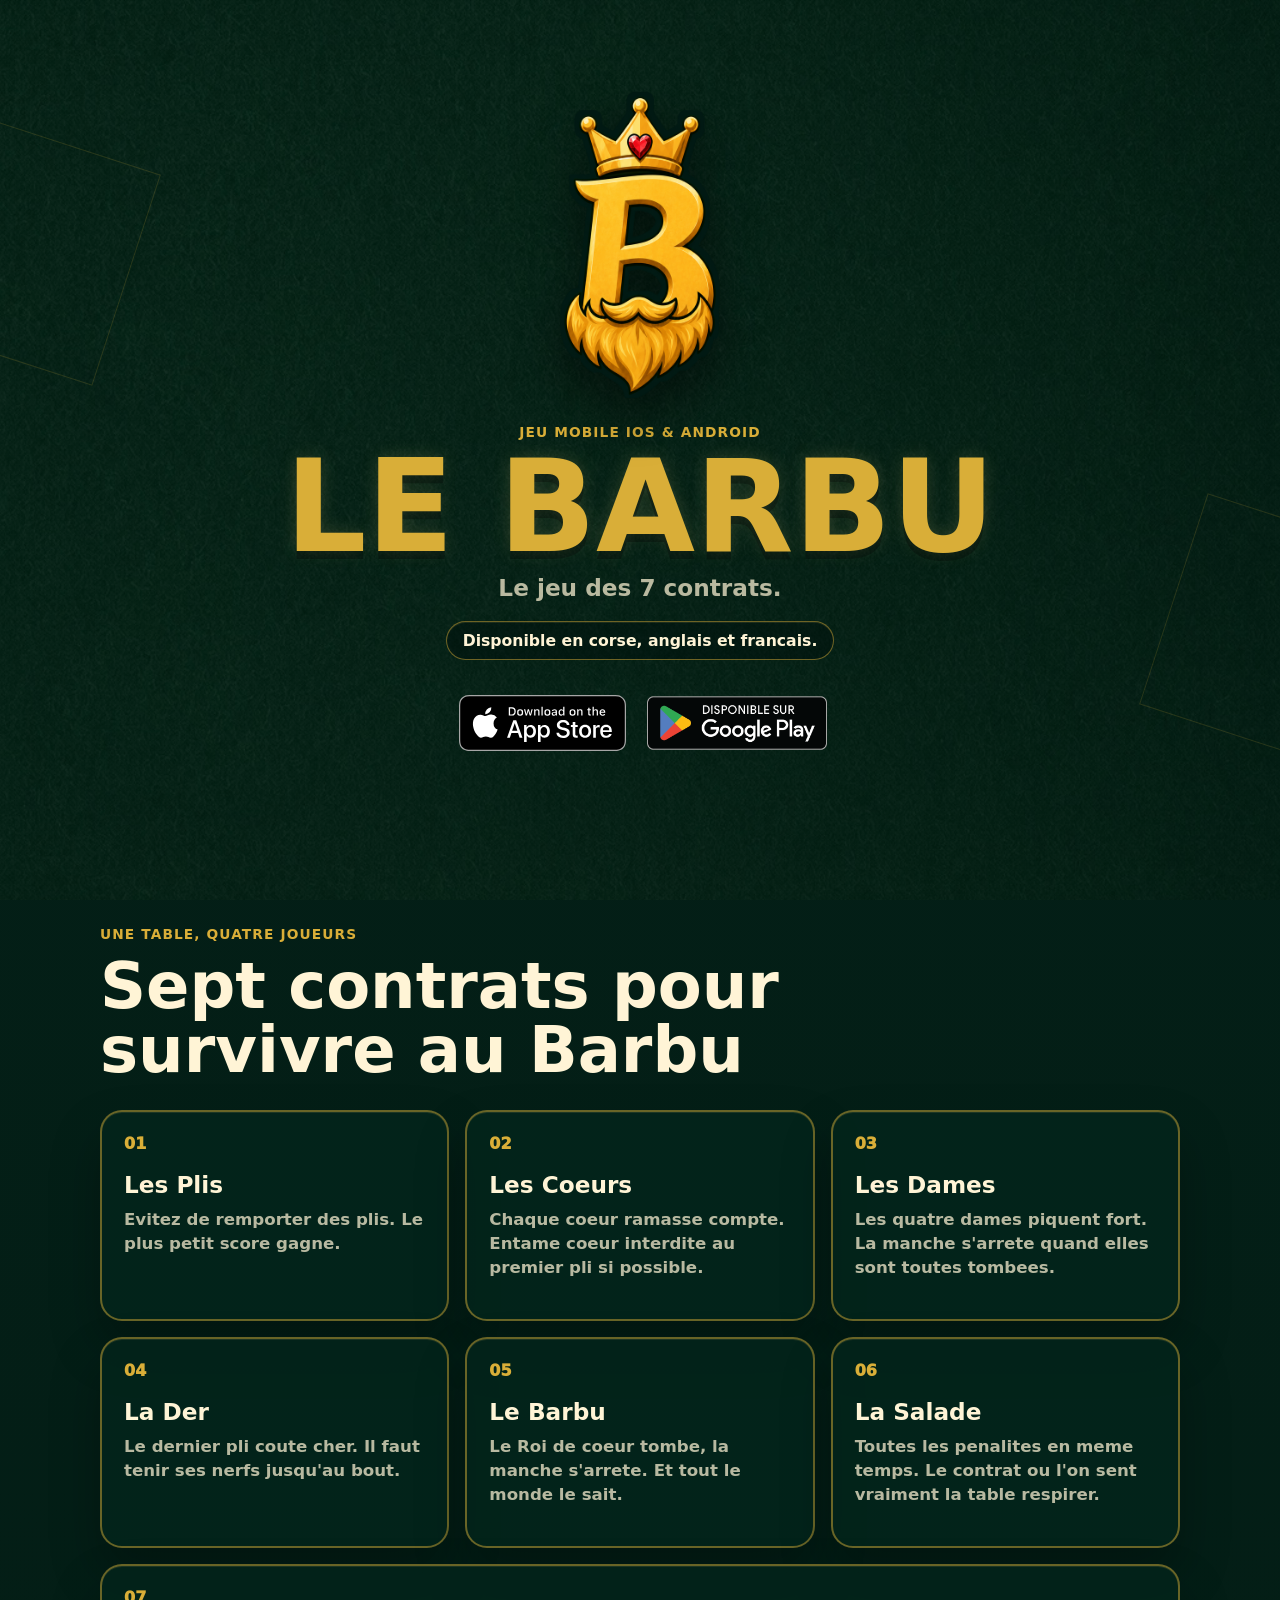
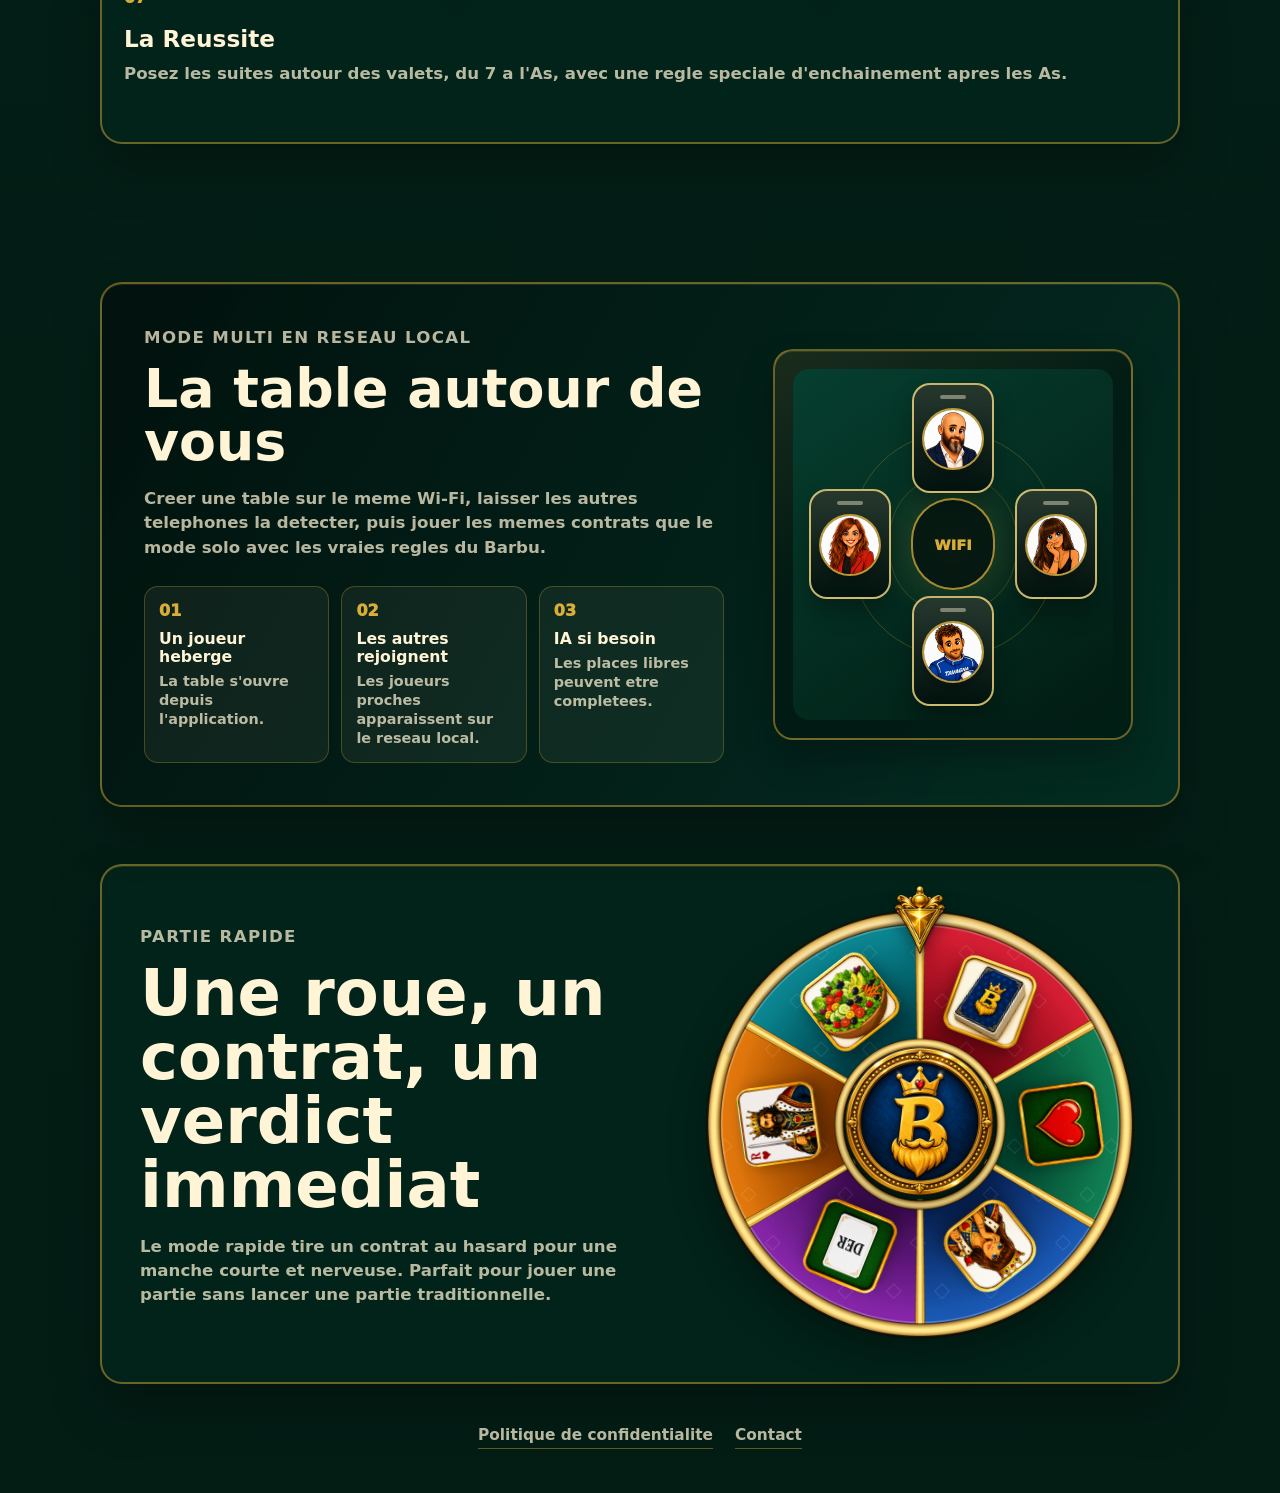
==== commit 14d625d0: "Ajoute les badges officiels des stores" ====
--- a/index.html
+++ b/index.html
@@ -9,7 +9,7 @@
     />
     <title>Le Barbu - Le jeu des 7 contrats</title>
     <link rel="icon" href="./assets/icon.png" />
-    <link rel="stylesheet" href="./styles.css?v=20260818" />
+    <link rel="stylesheet" href="./styles.css?v=20260818b" />
   </head>
   <body>
     <main class="page">
@@ -20,9 +20,23 @@
           <h1>Le Barbu</h1>
           <p class="subtitle">Le jeu des 7 contrats.</p>
           <p class="language-note">Disponible en corse, anglais et francais.</p>
-          <div class="actions" aria-label="Telechargements">
-            <a class="button button--primary" href="#telecharger">Telecharger</a>
-            <a class="button button--secondary" href="#regles">Voir les contrats</a>
+          <div class="actions actions--stores hero__stores" aria-label="Telechargements">
+            <a
+              class="store-badge"
+              href="https://apps.apple.com/app/id6792509703"
+              rel="noopener"
+              aria-label="Telecharger dans l'App Store"
+            >
+              <img src="./assets/download-on-app-store.svg" alt="Download on the App Store" />
+            </a>
+            <a
+              class="store-badge store-badge--google"
+              href="https://play.google.com/store/apps/details?id=com.lefty2b.lebarbu"
+              rel="noopener"
+              aria-label="Disponible sur Google Play"
+            >
+              <img src="./assets/get-it-on-google-play.png" alt="Disponible sur Google Play" />
+            </a>
           </div>
         </div>
       </section>
@@ -140,32 +154,6 @@
         </div>
       </section>
 
-      <section id="telecharger" class="download">
-        <h2>Disponible sur iOS et Android</h2>
-        <div class="actions actions--stores" aria-label="Liens de telechargement">
-          <a class="store" href="https://apps.apple.com/app/id6792509703" rel="noopener">
-            <svg class="store__icon" viewBox="0 0 24 24" aria-hidden="true">
-              <path
-                d="M16.9 12.6c0-2.3 1.9-3.4 2-3.5-1.1-1.6-2.7-1.8-3.3-1.8-1.4-.1-2.7.8-3.4.8-.7 0-1.8-.8-3-.8-1.5 0-2.9.9-3.7 2.2-1.6 2.8-.4 6.9 1.1 9.1.8 1.1 1.7 2.3 2.9 2.3 1.2 0 1.6-.7 3-.7s1.8.7 3 .7c1.3 0 2.1-1.1 2.8-2.2.9-1.3 1.2-2.5 1.2-2.6-.1 0-2.5-1-2.6-3.5ZM14.7 5.9c.6-.7 1-1.7.9-2.7-.9 0-2 .6-2.6 1.3-.6.7-1.1 1.7-.9 2.7 1 .1 2-.5 2.6-1.3Z"
-              />
-            </svg>
-            <span>App Store</span>
-          </a>
-          <a
-            class="store"
-            href="https://play.google.com/store/apps/details?id=com.lefty2b.lebarbu"
-            rel="noopener"
-          >
-            <svg class="store__icon" viewBox="0 0 24 24" aria-hidden="true">
-              <path
-                d="M7.2 8.4h9.6c1 0 1.8.8 1.8 1.8v6.1c0 1-.8 1.8-1.8 1.8h-.4v2.1c0 .5-.4.9-.9.9s-.9-.4-.9-.9v-2.1H9.4v2.1c0 .5-.4.9-.9.9s-.9-.4-.9-.9v-2.1h-.4c-1 0-1.8-.8-1.8-1.8v-6.1c0-1 .8-1.8 1.8-1.8Zm2.1 3.2c-.5 0-.9.4-.9.9s.4.9.9.9.9-.4.9-.9-.4-.9-.9-.9Zm5.4 0c-.5 0-.9.4-.9.9s.4.9.9.9.9-.4.9-.9-.4-.9-.9-.9ZM7 7.4 5.4 5.8c-.3-.3-.3-.7 0-1 .3-.3.7-.3 1 0l1.8 1.8c1.1-.5 2.4-.8 3.8-.8s2.7.3 3.8.8l1.8-1.8c.3-.3.7-.3 1 0 .3.3.3.7 0 1L17 7.4H7Z"
-              />
-            </svg>
-            <span>Google Play</span>
-          </a>
-        </div>
-      </section>
-
       <footer class="site-footer">
         <a href="./privacy.html">Politique de confidentialite</a>
         <a href="mailto:lefty2ghjocu@gmail.com">Contact</a>
--- a/styles.css
+++ b/styles.css
@@ -65,8 +65,7 @@
 .hero__content,
 .section,
 .multiplayer,
-.feature,
-.download {
+.feature {
   width: min(1080px, calc(100vw - 32px));
   margin: 0 auto;
 }
@@ -154,59 +153,37 @@
   margin-top: 28px;
 }
 
-.button,
-.store {
-  min-width: 190px;
-  border-radius: 18px;
-  padding: 17px 22px;
-  font-weight: 950;
-  text-align: center;
-}
-
-.button--primary {
-  color: #06170f;
-  background: linear-gradient(#f3cf62, #d7a72e);
-  box-shadow: inset 0 2px 0 rgba(255, 255, 255, 0.26), 0 8px 18px rgba(97, 65, 6, 0.28);
-}
-
-.button--secondary,
-.store {
-  border: 2px solid rgba(217, 174, 56, 0.76);
-  background: rgba(1, 18, 13, 0.52);
-  color: var(--cream);
-}
-
-.store {
+.store-badge {
   display: inline-flex;
   align-items: center;
   justify-content: center;
-  gap: 10px;
-  transition: border-color 180ms ease, transform 180ms ease, background 180ms ease;
-}
-
-.store:hover {
-  border-color: var(--gold-light);
-  background: rgba(1, 18, 13, 0.74);
-  transform: translateY(-2px);
-}
-
-.store__icon {
-  width: 22px;
-  height: 22px;
-  fill: currentColor;
-  flex: 0 0 auto;
+  min-width: 180px;
+}
+
+.store-badge:focus-visible {
+  border-radius: 8px;
+  outline: 3px solid var(--gold-light);
+  outline-offset: 4px;
+}
+
+.store-badge img {
+  display: block;
+  width: auto;
+  height: 56px;
+}
+
+.store-badge--google img {
+  height: 70px;
 }
 
 .section,
 .multiplayer,
-.feature,
-.download {
+.feature {
   padding: 80px 0;
 }
 
 .section + .multiplayer,
-.multiplayer + .feature,
-.feature + .download {
+.multiplayer + .feature {
   margin-top: clamp(34px, 4.5vw, 58px);
 }
 
@@ -222,7 +199,6 @@
 }
 
 .card,
-.download,
 .feature {
   border: 2px solid rgba(217, 174, 56, 0.48);
   border-radius: 22px;
@@ -248,8 +224,7 @@
 
 .card p,
 .multiplayer p,
-.feature p,
-.download p {
+.feature p {
   color: var(--muted);
   font-size: 1.04rem;
   font-weight: 650;
@@ -523,16 +498,9 @@
   filter: drop-shadow(0 10px 10px rgba(0, 0, 0, 0.36));
 }
 
-.download {
-  margin-bottom: 60px;
-  padding: 48px 28px;
-  text-align: center;
-  background: var(--panel-strong);
-}
-
 .site-footer {
   width: min(1080px, calc(100vw - 32px));
-  margin: -28px auto 44px;
+  margin: 42px auto 44px;
   display: flex;
   flex-wrap: wrap;
   justify-content: center;
@@ -672,8 +640,20 @@
     padding: 26px;
   }
 
-  .button,
-  .store {
-    width: 100%;
-  }
-}
+  .hero__stores {
+    flex-wrap: nowrap;
+    gap: 8px;
+  }
+
+  .store-badge {
+    min-width: 0;
+  }
+
+  .store-badge img {
+    height: 48px;
+  }
+
+  .store-badge--google img {
+    height: 60px;
+  }
+}
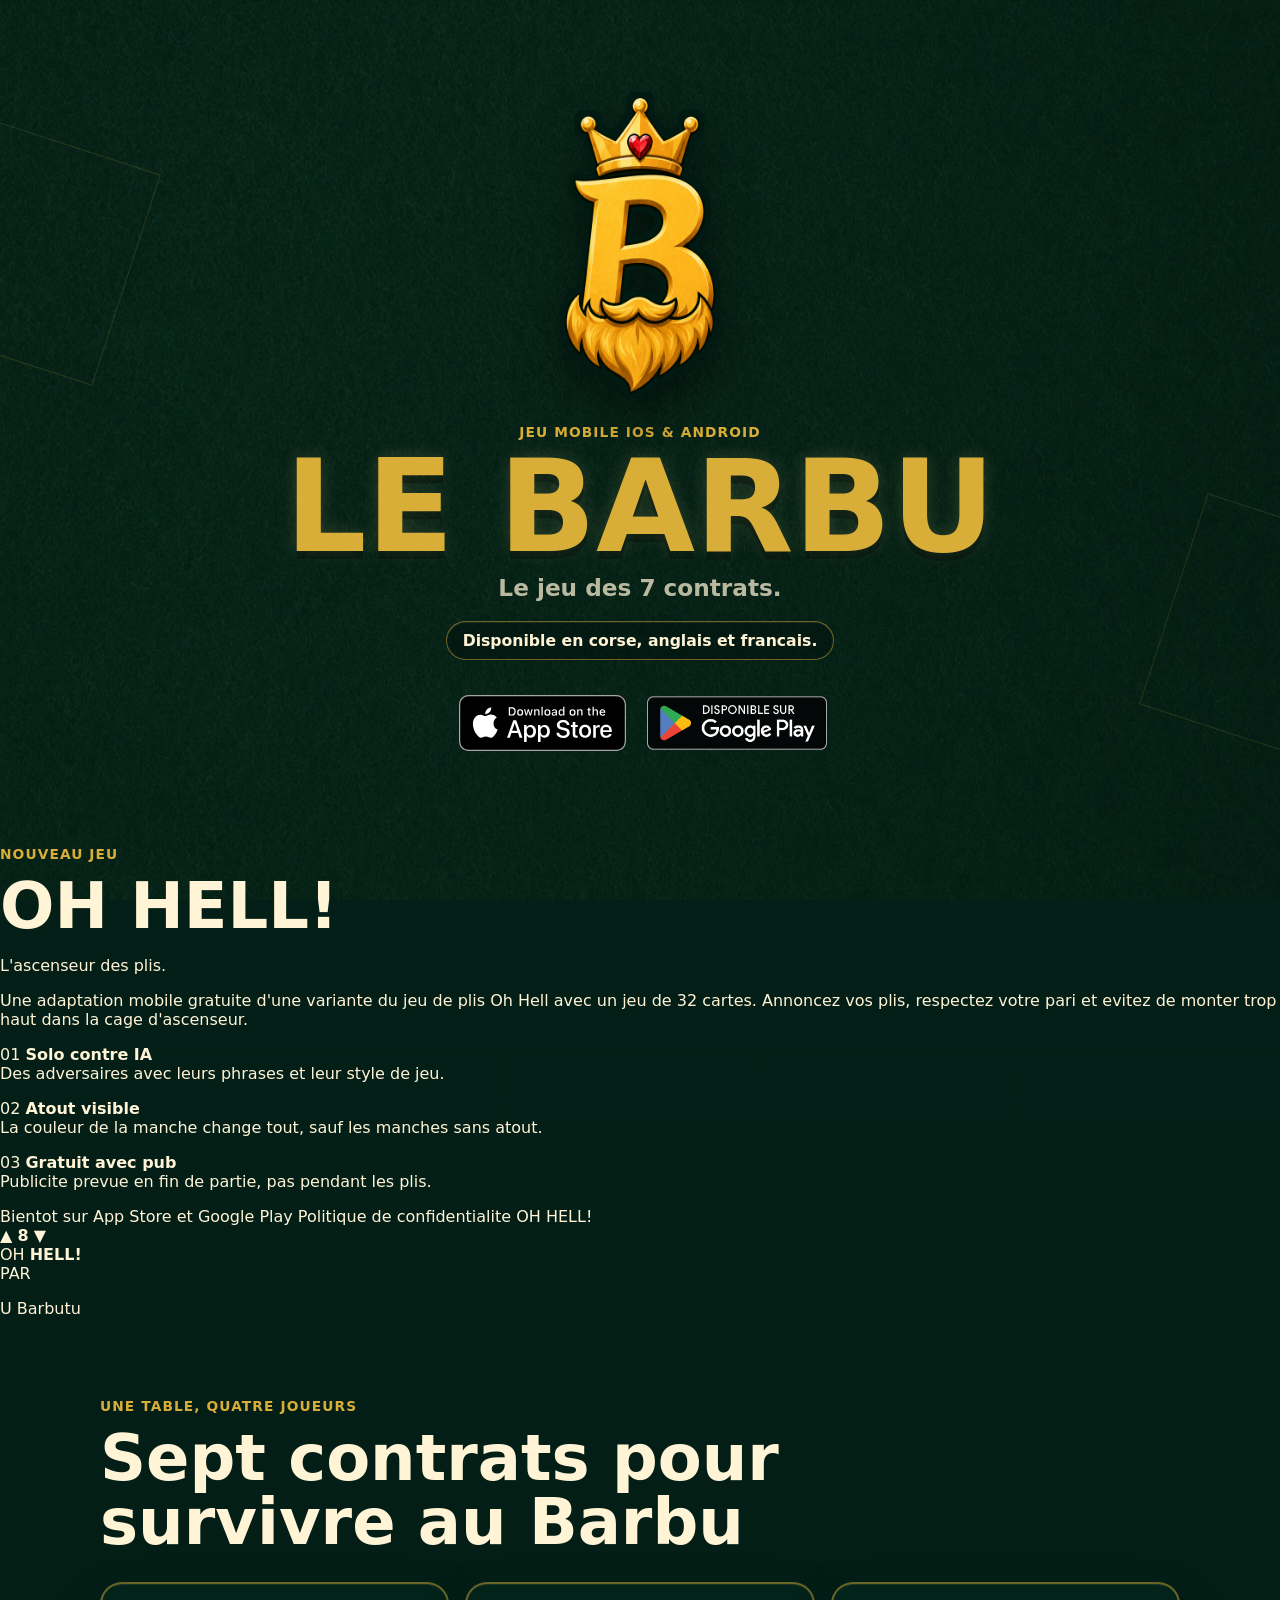
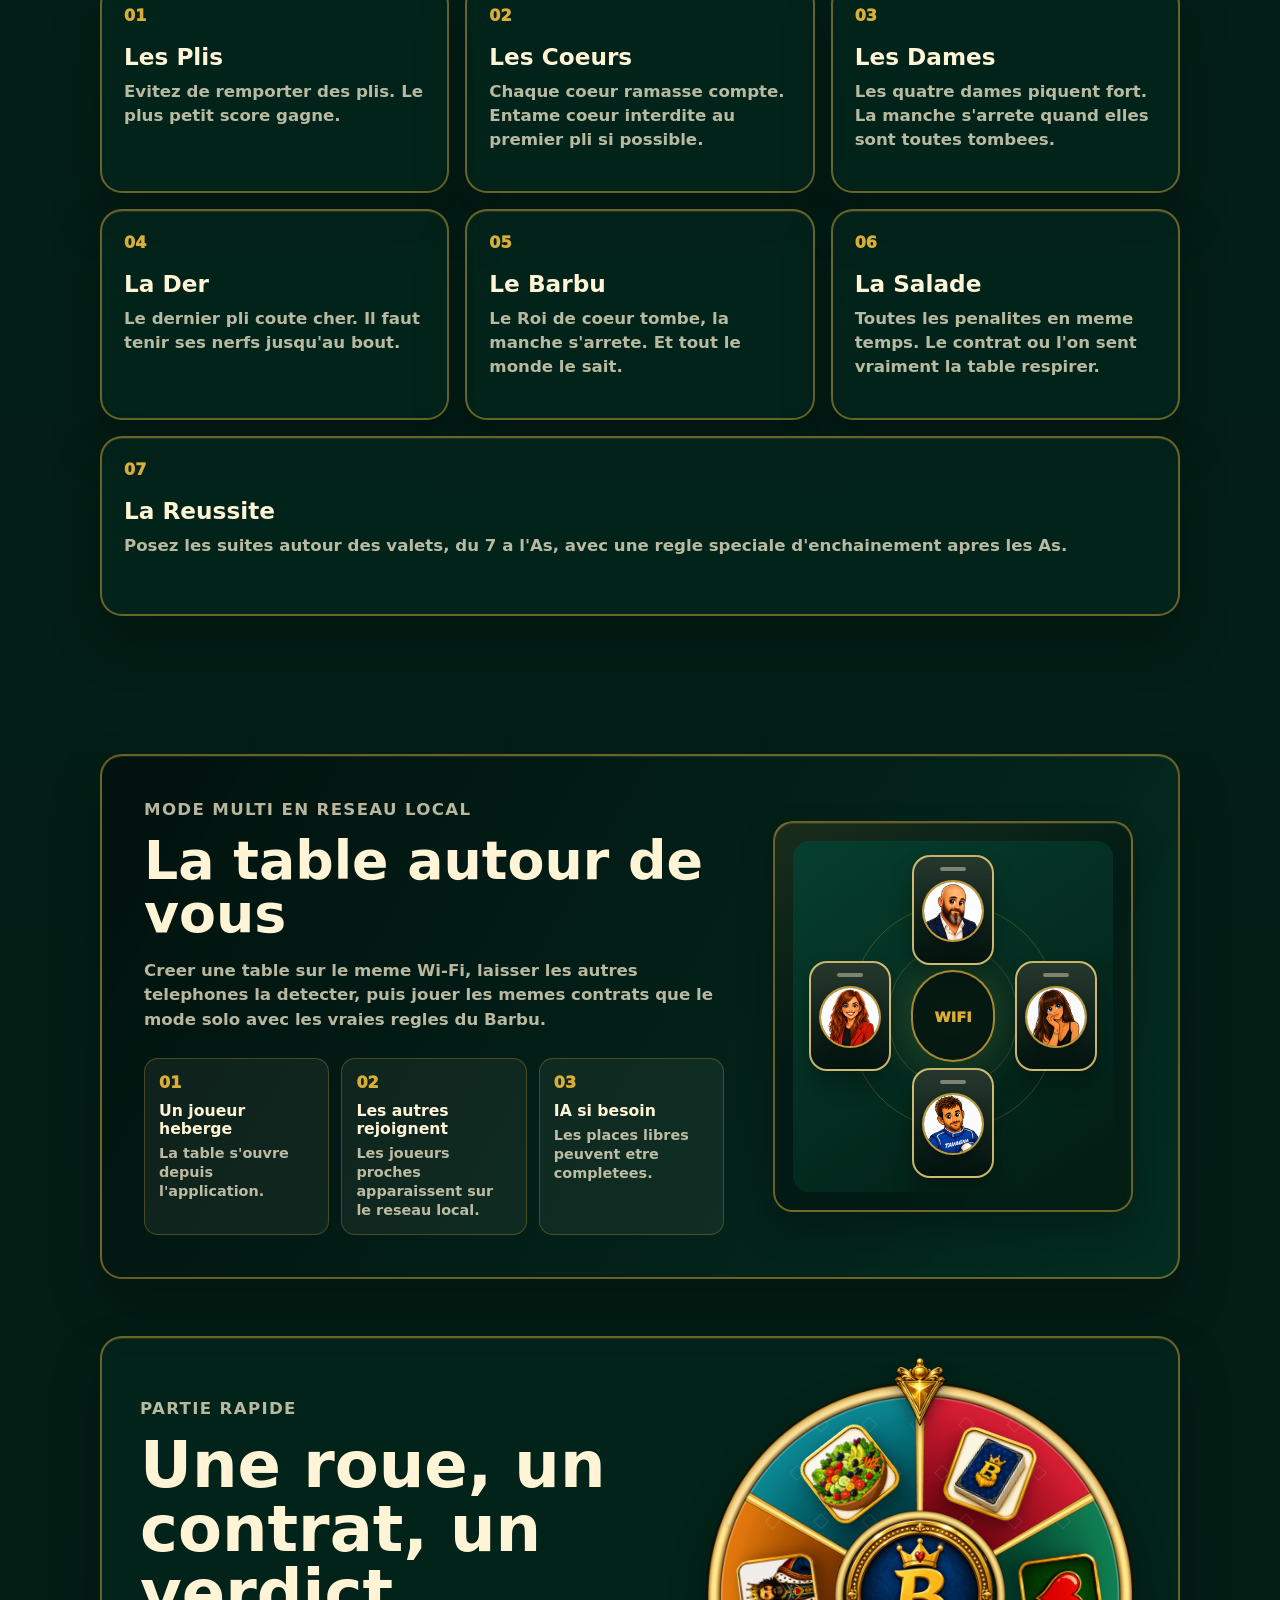
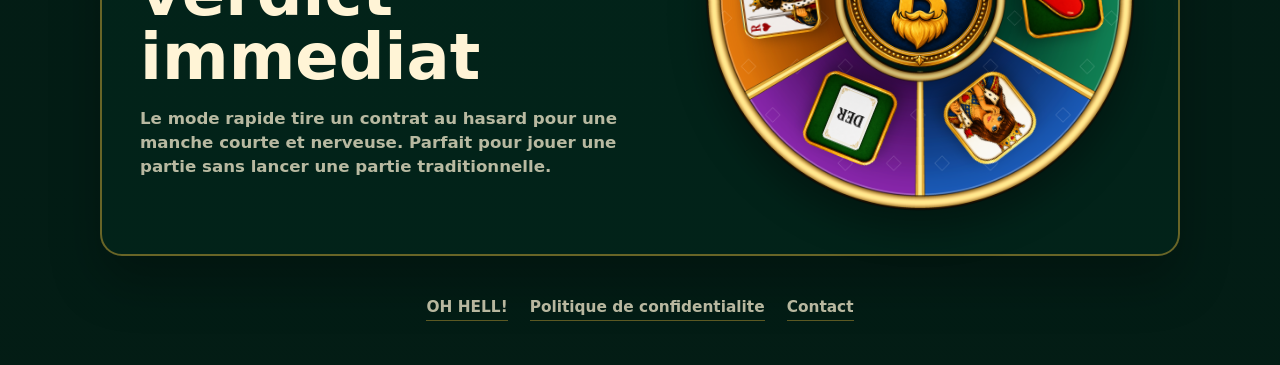
==== commit e02d39c6: "Add Oh Hell section to site" ====
--- a/index.html
+++ b/index.html
@@ -5,11 +5,11 @@
     <meta name="viewport" content="width=device-width, initial-scale=1" />
     <meta
       name="description"
-      content="Le Barbu, jeu de cartes mobile avec les 7 contrats, IA, partie rapide et variantes maison."
+      content="Le Barbu et OH HELL!, jeux de cartes mobiles iOS et Android par U Barbutu."
     />
-    <title>Le Barbu - Le jeu des 7 contrats</title>
+    <title>Le Barbu & OH HELL! - Jeux de cartes mobiles</title>
     <link rel="icon" href="./assets/icon.png" />
-    <link rel="stylesheet" href="./styles.css?v=20260818b" />
+    <link rel="stylesheet" href="./styles.css?v=20260909" />
   </head>
   <body>
     <main class="page">
@@ -41,6 +41,54 @@
         </div>
       </section>
 
+      <section id="oh-hell" class="ohhell">
+        <div class="ohhell__copy">
+          <p class="eyebrow">Nouveau jeu</p>
+          <h2>OH <span>HELL!</span></h2>
+          <p class="ohhell__tagline">L'ascenseur des plis.</p>
+          <p>
+            Une adaptation mobile gratuite d'une variante du jeu de plis Oh Hell avec un jeu de
+            32 cartes. Annoncez vos plis, respectez votre pari et evitez de monter trop haut dans
+            la cage d'ascenseur.
+          </p>
+          <div class="ohhell__facts">
+            <article>
+              <span>01</span>
+              <strong>Solo contre IA</strong>
+              <p>Des adversaires avec leurs phrases et leur style de jeu.</p>
+            </article>
+            <article>
+              <span>02</span>
+              <strong>Atout visible</strong>
+              <p>La couleur de la manche change tout, sauf les manches sans atout.</p>
+            </article>
+            <article>
+              <span>03</span>
+              <strong>Gratuit avec pub</strong>
+              <p>Publicite prevue en fin de partie, pas pendant les plis.</p>
+            </article>
+          </div>
+          <div class="ohhell__links">
+            <span class="soon-badge">Bientot sur App Store et Google Play</span>
+            <a class="text-link" href="./privacy.html#oh-hell">Politique de confidentialite OH HELL!</a>
+          </div>
+        </div>
+        <div class="ohhell__elevator" aria-hidden="true">
+          <div class="ohhell__display">
+            <span class="ohhell__arrow">▲</span>
+            <strong>8</strong>
+            <span class="ohhell__arrow">▼</span>
+          </div>
+          <div class="ohhell__plate">
+            <span>OH</span>
+            <strong>HELL!</strong>
+          </div>
+          <div class="ohhell__doors"></div>
+          <p>PAR</p>
+          <div class="ohhell__stamp">U Barbutu</div>
+        </div>
+      </section>
+
       <section id="regles" class="section">
         <div class="section__header">
           <p class="eyebrow">Une table, quatre joueurs</p>
@@ -114,7 +162,7 @@
         <div class="network-table" aria-hidden="true">
           <div class="network-table__felt">
             <div class="network-table__seat network-table__seat--top">
-              <img src="./assets/avatar-anto.png" alt="Antô" />
+              <img src="./assets/avatar-anto.png" alt="Anto" />
             </div>
             <div class="network-table__seat network-table__seat--right">
               <img src="./assets/avatar-charlye.png" alt="Charlye" />
@@ -155,6 +203,7 @@
       </section>
 
       <footer class="site-footer">
+        <a href="#oh-hell">OH HELL!</a>
         <a href="./privacy.html">Politique de confidentialite</a>
         <a href="mailto:lefty2ghjocu@gmail.com">Contact</a>
       </footer>
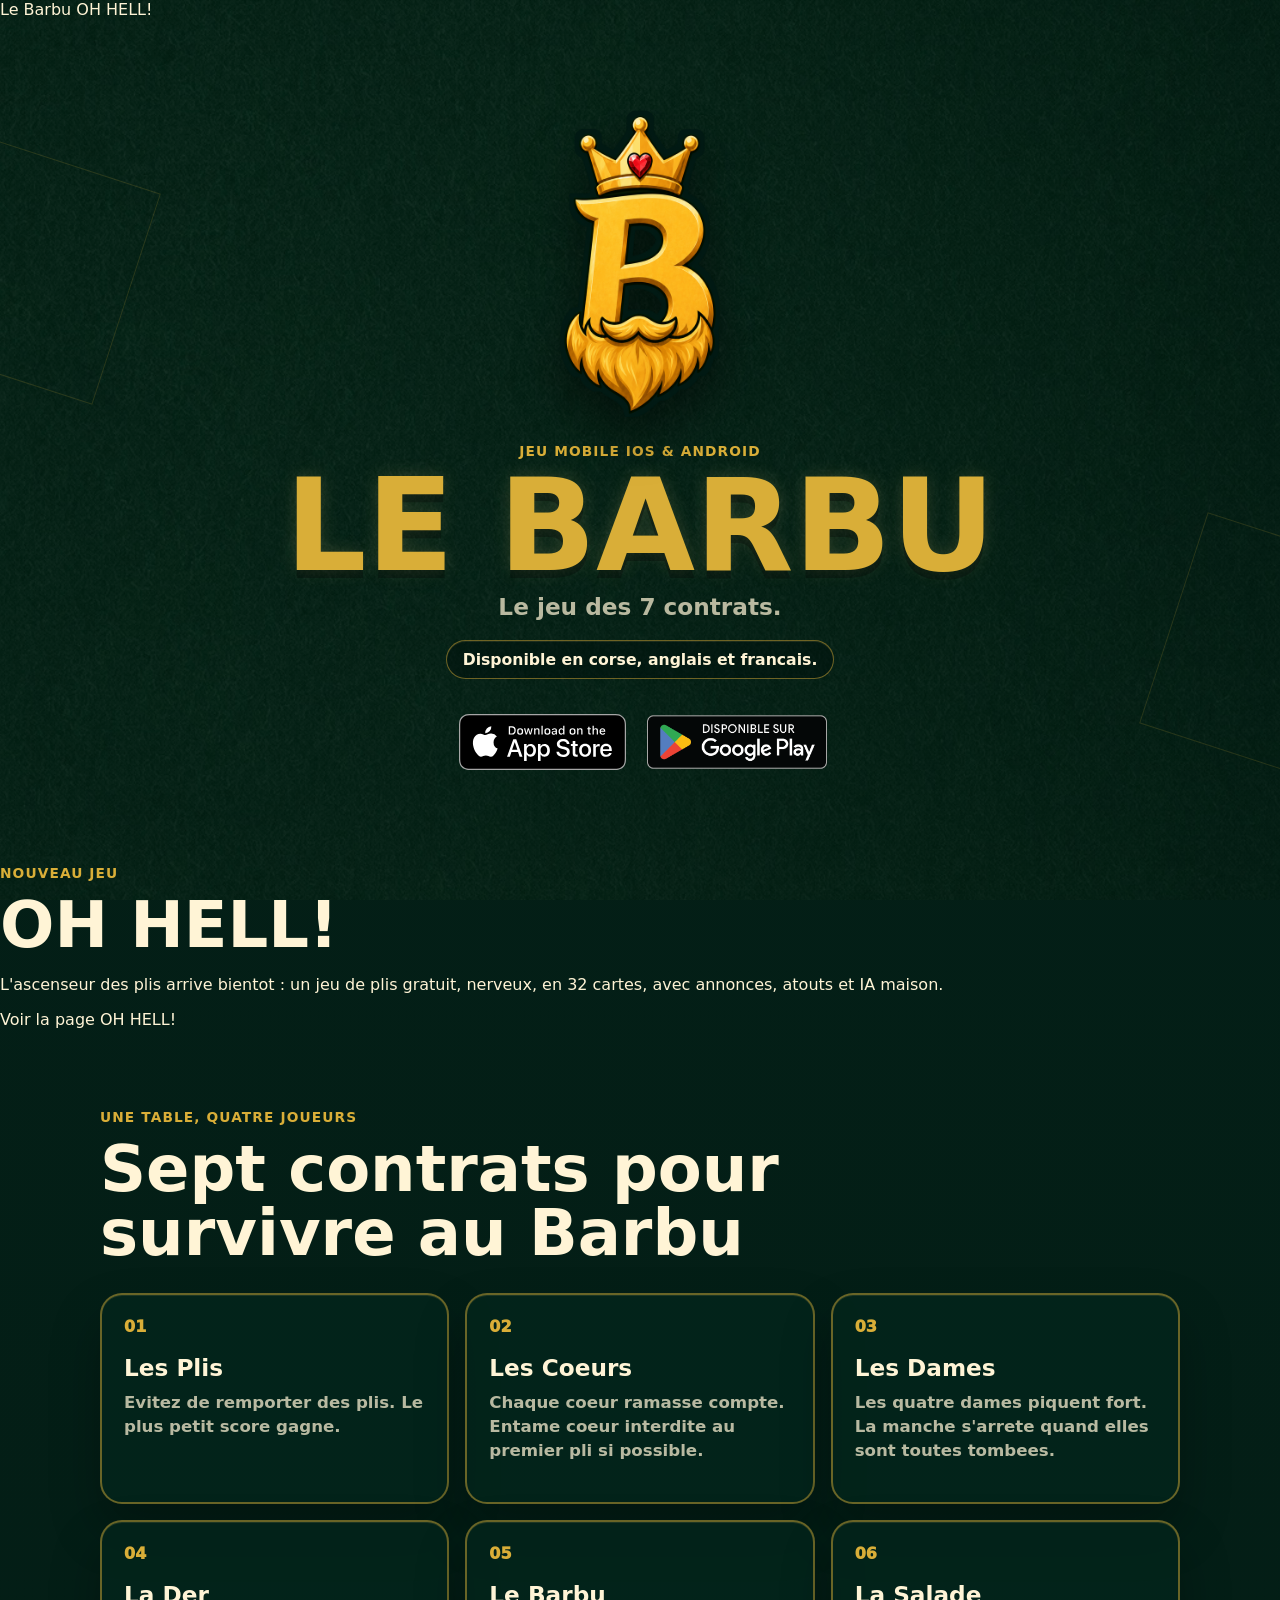
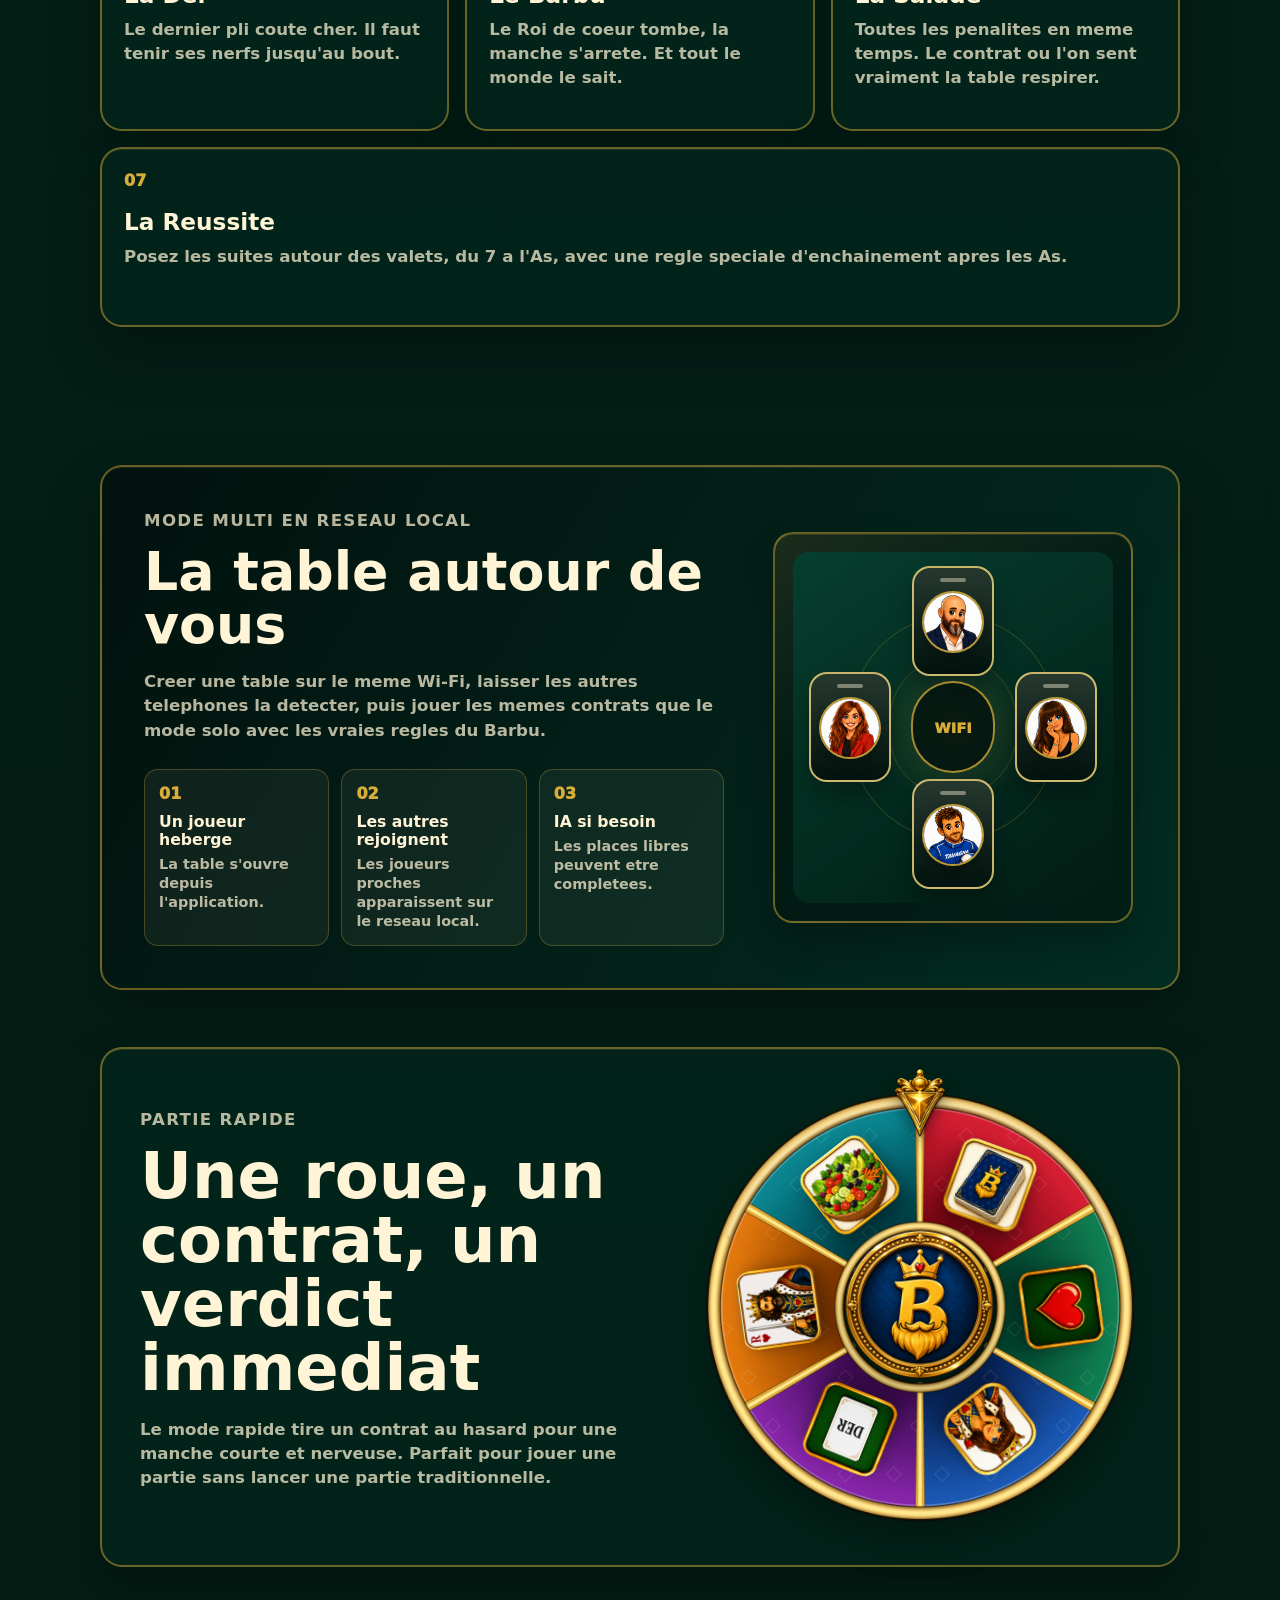
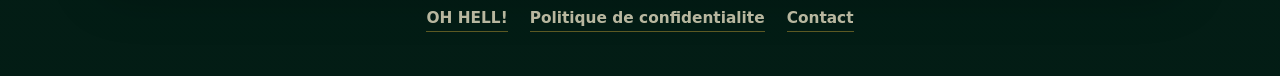
==== commit 5e632b2c: "Link Oh Hell dedicated page" ====
--- a/index.html
+++ b/index.html
@@ -10,9 +10,15 @@
     <title>Le Barbu & OH HELL! - Jeux de cartes mobiles</title>
     <link rel="icon" href="./assets/icon.png" />
     <link rel="stylesheet" href="./styles.css?v=20260909" />
+    <link rel="stylesheet" href="./oh-hell.css?v=20260909b" />
   </head>
   <body>
     <main class="page">
+      <nav class="app-tabs" aria-label="Applications">
+        <a class="app-tab app-tab--active" href="./index.html">Le Barbu</a>
+        <a class="app-tab" href="./oh-hell.html">OH HELL!</a>
+      </nav>
+
       <section class="hero">
         <div class="hero__content">
           <img class="hero__emblem" src="./assets/le-barbu-emblem.png" alt="Embleme Le Barbu" />
@@ -41,52 +47,16 @@
         </div>
       </section>
 
-      <section id="oh-hell" class="ohhell">
-        <div class="ohhell__copy">
+      <section class="ohhell-teaser">
+        <div>
           <p class="eyebrow">Nouveau jeu</p>
           <h2>OH <span>HELL!</span></h2>
-          <p class="ohhell__tagline">L'ascenseur des plis.</p>
           <p>
-            Une adaptation mobile gratuite d'une variante du jeu de plis Oh Hell avec un jeu de
-            32 cartes. Annoncez vos plis, respectez votre pari et evitez de monter trop haut dans
-            la cage d'ascenseur.
+            L'ascenseur des plis arrive bientot : un jeu de plis gratuit, nerveux, en 32 cartes,
+            avec annonces, atouts et IA maison.
           </p>
-          <div class="ohhell__facts">
-            <article>
-              <span>01</span>
-              <strong>Solo contre IA</strong>
-              <p>Des adversaires avec leurs phrases et leur style de jeu.</p>
-            </article>
-            <article>
-              <span>02</span>
-              <strong>Atout visible</strong>
-              <p>La couleur de la manche change tout, sauf les manches sans atout.</p>
-            </article>
-            <article>
-              <span>03</span>
-              <strong>Gratuit avec pub</strong>
-              <p>Publicite prevue en fin de partie, pas pendant les plis.</p>
-            </article>
-          </div>
-          <div class="ohhell__links">
-            <span class="soon-badge">Bientot sur App Store et Google Play</span>
-            <a class="text-link" href="./privacy.html#oh-hell">Politique de confidentialite OH HELL!</a>
-          </div>
         </div>
-        <div class="ohhell__elevator" aria-hidden="true">
-          <div class="ohhell__display">
-            <span class="ohhell__arrow">▲</span>
-            <strong>8</strong>
-            <span class="ohhell__arrow">▼</span>
-          </div>
-          <div class="ohhell__plate">
-            <span>OH</span>
-            <strong>HELL!</strong>
-          </div>
-          <div class="ohhell__doors"></div>
-          <p>PAR</p>
-          <div class="ohhell__stamp">U Barbutu</div>
-        </div>
+        <a class="ohhell-button" href="./oh-hell.html">Voir la page OH HELL!</a>
       </section>
 
       <section id="regles" class="section">
@@ -203,7 +173,7 @@
       </section>
 
       <footer class="site-footer">
-        <a href="#oh-hell">OH HELL!</a>
+        <a href="./oh-hell.html">OH HELL!</a>
         <a href="./privacy.html">Politique de confidentialite</a>
         <a href="mailto:lefty2ghjocu@gmail.com">Contact</a>
       </footer>
--- a/styles.css
+++ b/styles.css
@@ -8,6 +8,9 @@
   --cream: #fff4d6;
   --muted: rgba(255, 244, 214, 0.72);
   --red: #a91f34;
+  --hell-red: #e01f36;
+  --steel: #bfc7cb;
+  --steel-dark: #444b4f;
 }
 
 * {
@@ -65,7 +68,8 @@
 .hero__content,
 .section,
 .multiplayer,
-.feature {
+.feature,
+.ohhell {
   width: min(1080px, calc(100vw - 32px));
   margin: 0 auto;
 }
@@ -160,7 +164,8 @@
   min-width: 180px;
 }
 
-.store-badge:focus-visible {
+.store-badge:focus-visible,
+.text-link:focus-visible {
   border-radius: 8px;
   outline: 3px solid var(--gold-light);
   outline-offset: 4px;
@@ -182,9 +187,232 @@
   padding: 80px 0;
 }
 
+.ohhell + .section,
 .section + .multiplayer,
 .multiplayer + .feature {
   margin-top: clamp(34px, 4.5vw, 58px);
+}
+
+.ohhell {
+  position: relative;
+  display: grid;
+  grid-template-columns: minmax(0, 0.96fr) minmax(280px, 0.5fr);
+  align-items: center;
+  gap: clamp(24px, 5vw, 54px);
+  overflow: hidden;
+  border: 2px solid rgba(191, 199, 203, 0.58);
+  border-radius: 22px;
+  padding: clamp(26px, 4.8vw, 48px);
+  background:
+    linear-gradient(90deg, rgba(224, 31, 54, 0.1), transparent 16%, transparent 84%, rgba(224, 31, 54, 0.08)),
+    linear-gradient(120deg, rgba(6, 8, 9, 0.96), rgba(18, 21, 24, 0.9));
+  box-shadow: inset 0 1px 0 rgba(255, 255, 255, 0.12), 0 26px 50px rgba(0, 0, 0, 0.32);
+}
+
+.ohhell::before {
+  content: "";
+  position: absolute;
+  inset: 0;
+  background:
+    linear-gradient(90deg, transparent 9%, rgba(191, 199, 203, 0.12) 9.3%, transparent 9.6%),
+    linear-gradient(90deg, transparent 49%, rgba(191, 199, 203, 0.08) 49.2%, transparent 49.4%),
+    linear-gradient(90deg, transparent 91%, rgba(191, 199, 203, 0.12) 91.3%, transparent 91.6%),
+    linear-gradient(0deg, transparent 49%, rgba(191, 199, 203, 0.08) 49.2%, transparent 49.4%);
+  pointer-events: none;
+}
+
+.ohhell__copy,
+.ohhell__elevator {
+  position: relative;
+  z-index: 1;
+}
+
+.ohhell__copy h2 {
+  margin-bottom: 8px;
+  color: #f4f7f8;
+  font-size: clamp(3rem, 8vw, 6.2rem);
+  line-height: 0.9;
+  text-shadow: 0 8px 0 rgba(0, 0, 0, 0.38), 0 0 18px rgba(255, 255, 255, 0.14);
+}
+
+.ohhell__copy h2 span {
+  color: var(--hell-red);
+  text-shadow: 0 8px 0 rgba(0, 0, 0, 0.38), 0 0 20px rgba(224, 31, 54, 0.4);
+}
+
+.ohhell__tagline {
+  margin-bottom: 18px;
+  color: var(--steel);
+  font-size: clamp(1.3rem, 3vw, 2rem);
+  font-weight: 950;
+  text-transform: uppercase;
+}
+
+.ohhell__copy > p:not(.eyebrow):not(.ohhell__tagline),
+.ohhell__facts p {
+  color: rgba(244, 247, 248, 0.74);
+  font-size: 1.04rem;
+  font-weight: 700;
+  line-height: 1.5;
+}
+
+.ohhell__facts {
+  display: grid;
+  grid-template-columns: repeat(3, 1fr);
+  gap: 12px;
+  margin-top: 24px;
+}
+
+.ohhell__facts article {
+  border: 1px solid rgba(191, 199, 203, 0.24);
+  border-radius: 14px;
+  padding: 14px;
+  background: rgba(255, 255, 255, 0.045);
+}
+
+.ohhell__facts span {
+  display: inline-flex;
+  margin-bottom: 10px;
+  color: var(--hell-red);
+  font-weight: 950;
+}
+
+.ohhell__facts strong {
+  display: block;
+  margin-bottom: 6px;
+  color: #f4f7f8;
+  font-size: 0.98rem;
+  line-height: 1.15;
+}
+
+.ohhell__facts p {
+  margin-bottom: 0;
+  font-size: 0.9rem;
+  line-height: 1.32;
+}
+
+.ohhell__links {
+  display: flex;
+  flex-wrap: wrap;
+  align-items: center;
+  gap: 12px 18px;
+  margin-top: 26px;
+}
+
+.soon-badge {
+  display: inline-flex;
+  border: 1px solid rgba(224, 31, 54, 0.62);
+  border-radius: 999px;
+  padding: 9px 15px;
+  background: rgba(224, 31, 54, 0.1);
+  color: #f4f7f8;
+  font-size: 0.92rem;
+  font-weight: 900;
+  box-shadow: 0 0 16px rgba(224, 31, 54, 0.16);
+}
+
+.text-link {
+  display: inline-flex;
+  color: var(--steel);
+  font-size: 0.94rem;
+  font-weight: 900;
+  border-bottom: 1px solid rgba(191, 199, 203, 0.45);
+  padding-bottom: 4px;
+}
+
+.ohhell__elevator {
+  justify-self: center;
+  display: grid;
+  justify-items: center;
+  width: min(100%, 320px);
+}
+
+.ohhell__display {
+  display: inline-flex;
+  align-items: center;
+  gap: 14px;
+  min-width: 190px;
+  justify-content: center;
+  border: 2px solid rgba(191, 199, 203, 0.42);
+  border-radius: 8px;
+  padding: 10px 18px;
+  background: #07090a;
+  box-shadow: 0 0 24px rgba(224, 31, 54, 0.24), inset 0 1px 0 rgba(255, 255, 255, 0.08);
+}
+
+.ohhell__display strong,
+.ohhell__arrow {
+  color: var(--hell-red);
+  text-shadow: 0 0 12px rgba(224, 31, 54, 0.85);
+}
+
+.ohhell__display strong {
+  font-size: 3rem;
+  line-height: 0.85;
+}
+
+.ohhell__arrow {
+  font-size: 1.15rem;
+}
+
+.ohhell__plate {
+  display: grid;
+  place-items: center;
+  width: min(260px, 72vw);
+  aspect-ratio: 1;
+  margin-top: 24px;
+  border: 3px solid rgba(191, 199, 203, 0.86);
+  border-radius: 26px;
+  background:
+    linear-gradient(90deg, transparent 46%, rgba(255, 255, 255, 0.06) 47%, transparent 49%, transparent 51%, rgba(0, 0, 0, 0.42) 52%, transparent 54%),
+    linear-gradient(145deg, #272b2d, #0c0f10 62%, #191d1f);
+  box-shadow: inset 0 2px 8px rgba(255, 255, 255, 0.14), inset 0 -10px 18px rgba(0, 0, 0, 0.45), 0 18px 26px rgba(0, 0, 0, 0.32);
+}
+
+.ohhell__plate span,
+.ohhell__plate strong {
+  display: block;
+  font-weight: 1000;
+  line-height: 0.86;
+  text-shadow: 0 7px 0 rgba(0, 0, 0, 0.42);
+}
+
+.ohhell__plate span {
+  color: #f1f4f5;
+  font-size: clamp(3.4rem, 8vw, 5.3rem);
+}
+
+.ohhell__plate strong {
+  color: var(--hell-red);
+  font-size: clamp(3.2rem, 7.4vw, 5rem);
+  text-shadow: 0 7px 0 rgba(0, 0, 0, 0.42), 0 0 20px rgba(224, 31, 54, 0.42);
+}
+
+.ohhell__doors {
+  width: 84%;
+  height: 1px;
+  margin-top: -42px;
+  background: linear-gradient(90deg, transparent, rgba(191, 199, 203, 0.44), transparent);
+}
+
+.ohhell__elevator p {
+  margin: 28px 0 14px;
+  color: #f4f7f8;
+  font-weight: 1000;
+  letter-spacing: 0.08em;
+  text-shadow: 0 0 14px rgba(255, 255, 255, 0.16);
+}
+
+.ohhell__stamp {
+  border: 3px solid var(--hell-red);
+  border-radius: 10px;
+  padding: 12px 26px;
+  color: #ff5365;
+  font-size: clamp(1.5rem, 4vw, 2.1rem);
+  font-weight: 1000;
+  transform: rotate(-4deg);
+  background: rgba(224, 31, 54, 0.08);
+  box-shadow: 0 0 24px rgba(224, 31, 54, 0.22), inset 0 0 16px rgba(224, 31, 54, 0.08);
 }
 
 .section__header {
@@ -571,12 +799,31 @@
 
   .grid,
   .multiplayer,
-  .feature {
+  .feature,
+  .ohhell {
     grid-template-columns: 1fr;
   }
 
-  .multiplayer__points {
+  .multiplayer__points,
+  .ohhell__facts {
     grid-template-columns: 1fr;
+  }
+
+  .ohhell {
+    padding: 26px;
+  }
+
+  .ohhell__copy h2 {
+    font-size: clamp(3rem, 16vw, 5.1rem);
+  }
+
+  .ohhell__links {
+    align-items: flex-start;
+    flex-direction: column;
+  }
+
+  .ohhell__elevator {
+    width: min(100%, 280px);
   }
 
   .network-table {
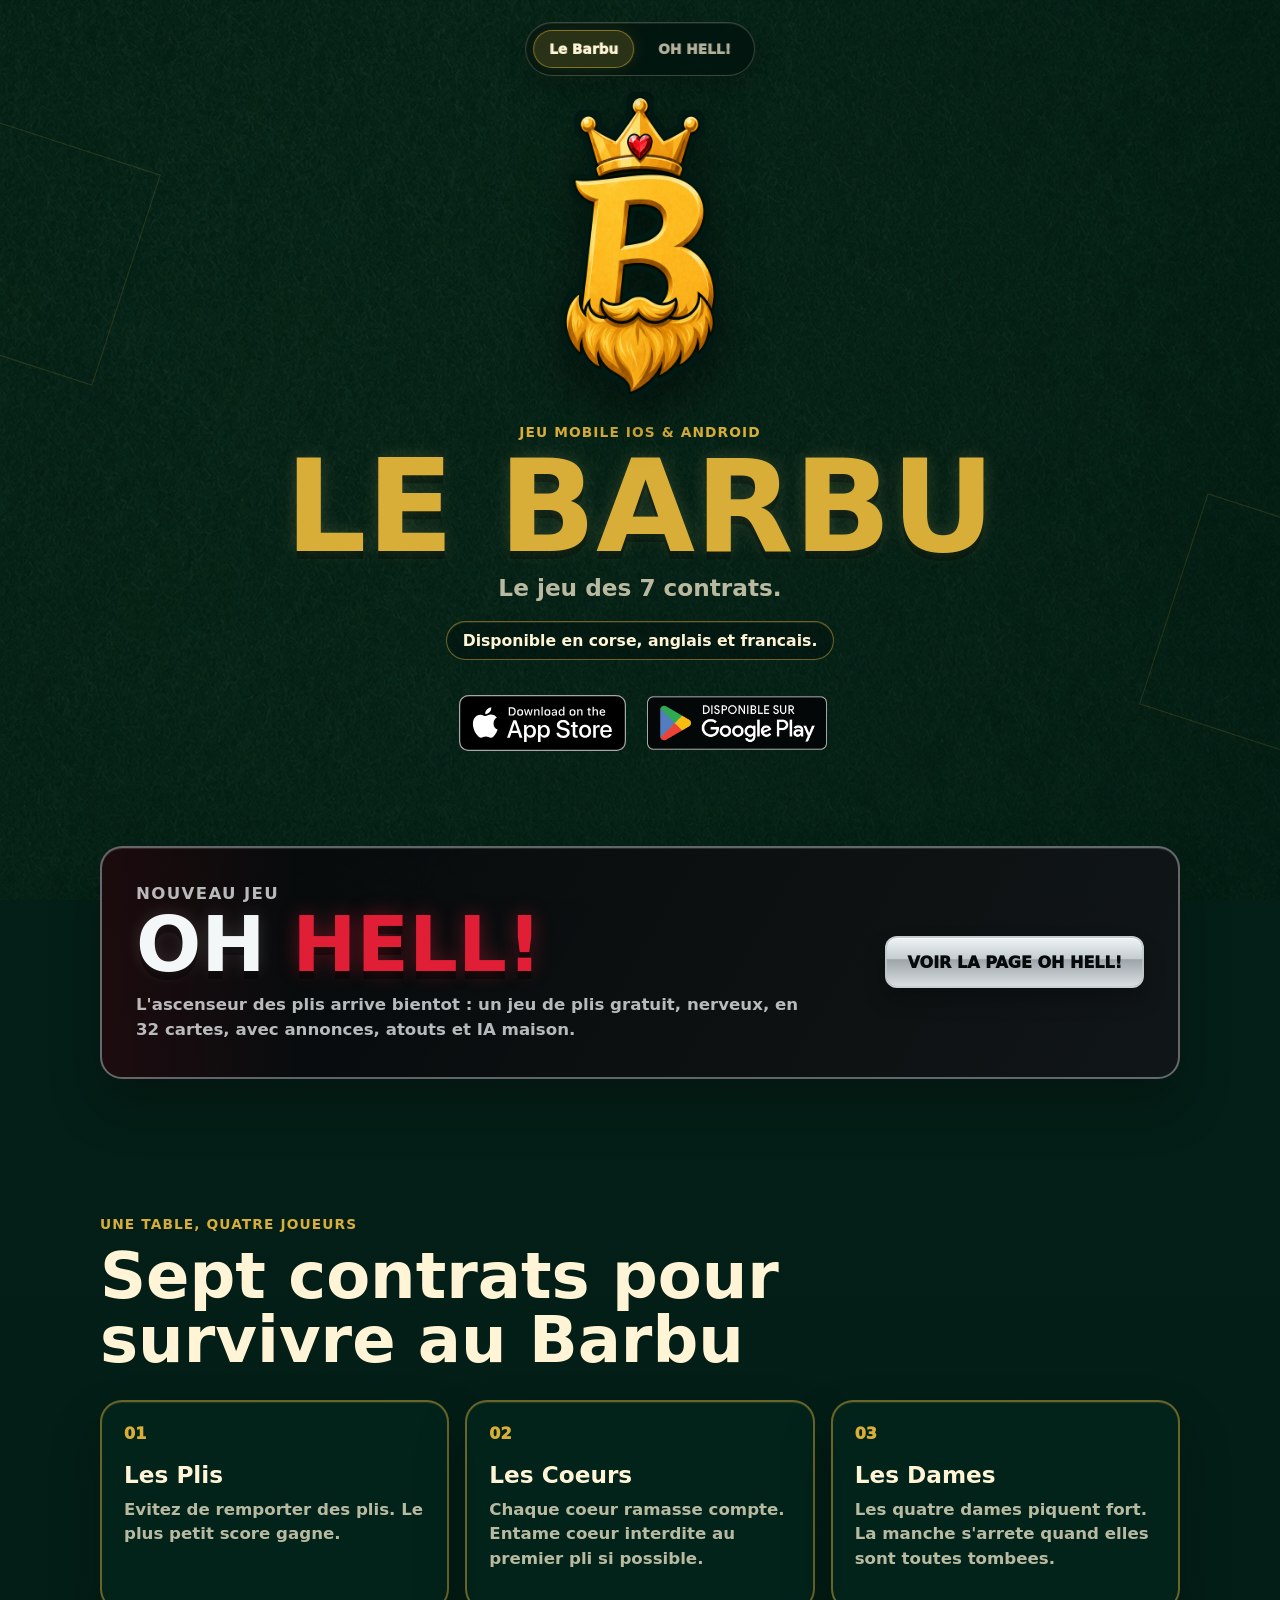
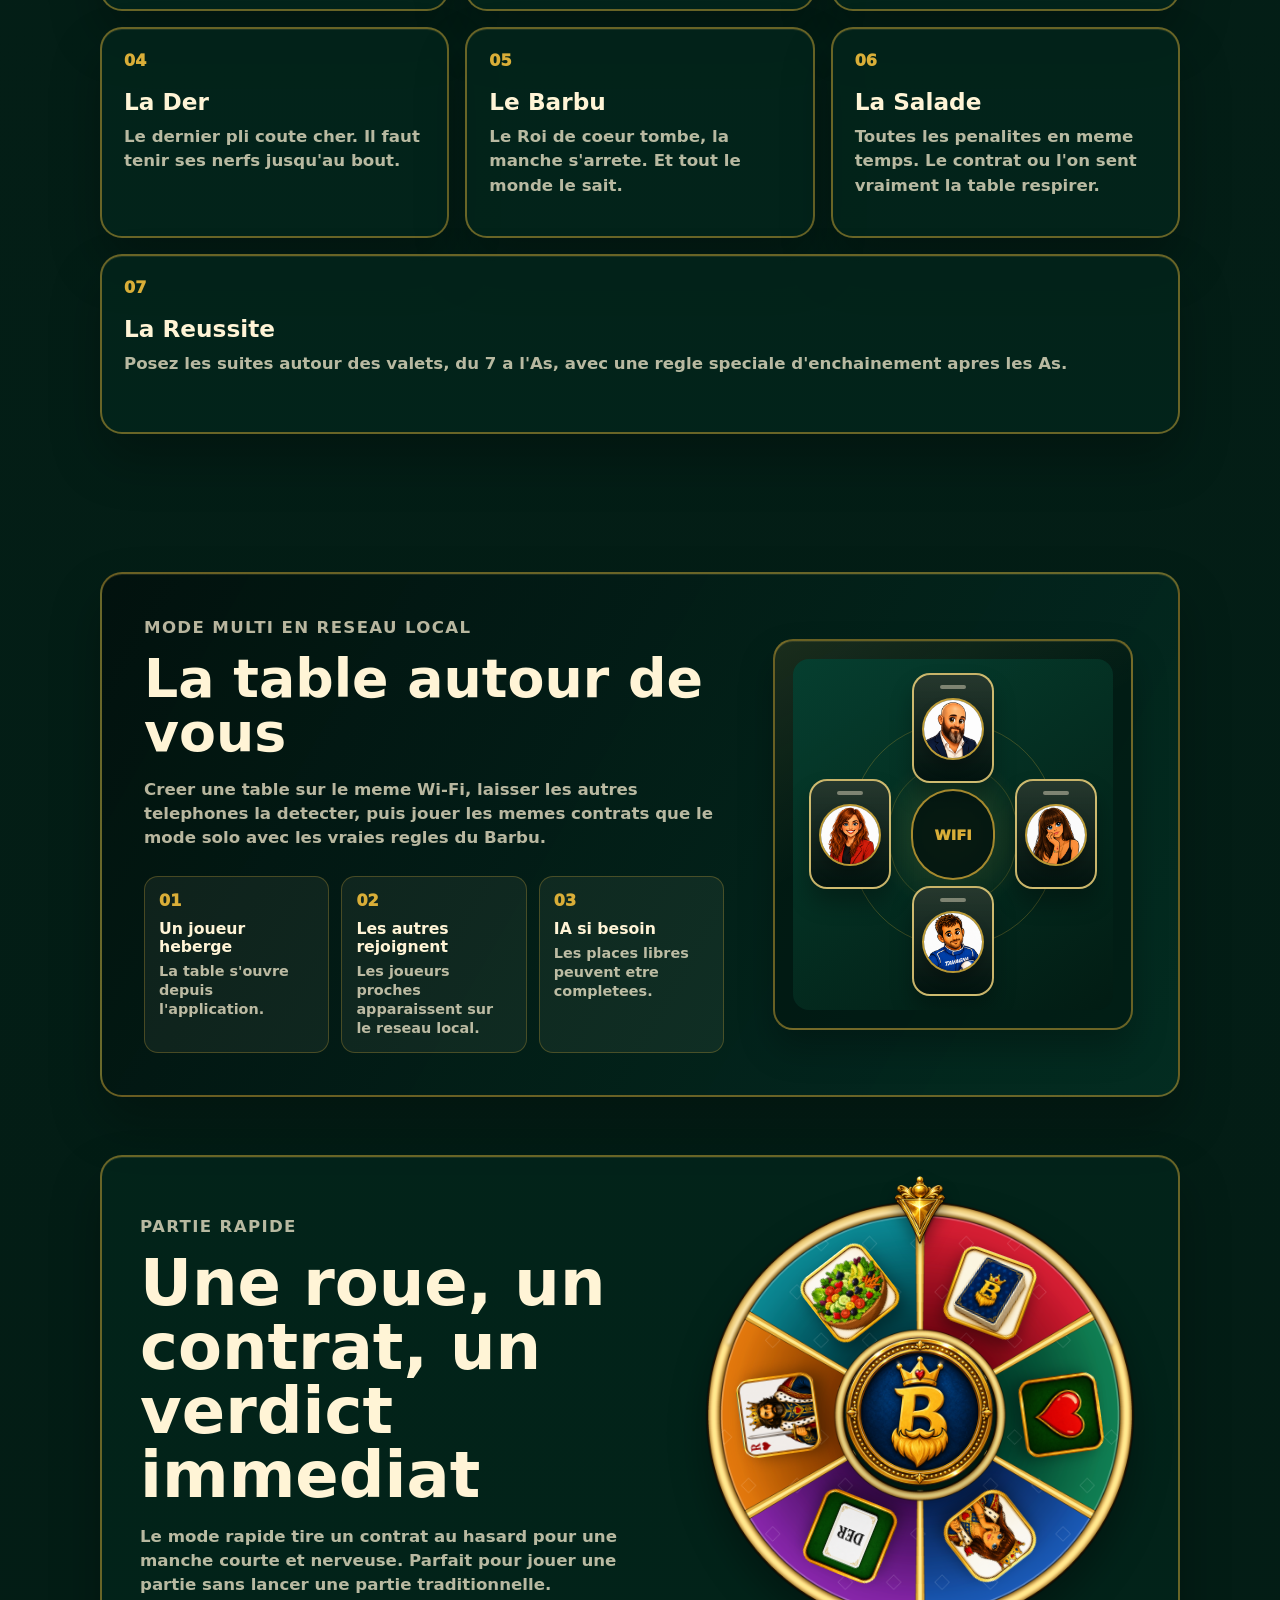
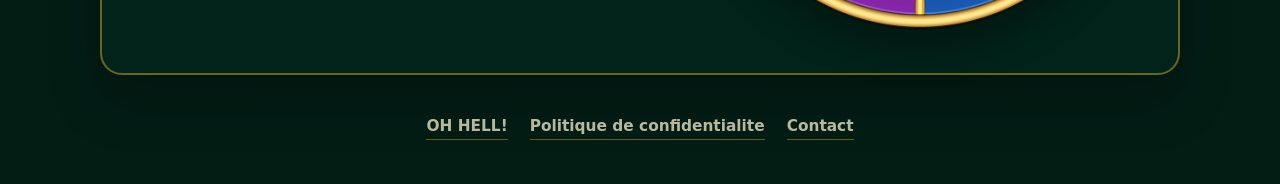
==== commit 2c5418d0: "Center Oh Hell mobile hero text" ====
--- a/index.html
+++ b/index.html
@@ -10,7 +10,7 @@
     <title>Le Barbu & OH HELL! - Jeux de cartes mobiles</title>
     <link rel="icon" href="./assets/icon.png" />
     <link rel="stylesheet" href="./styles.css?v=20260909" />
-    <link rel="stylesheet" href="./oh-hell.css?v=20260909b" />
+    <link rel="stylesheet" href="./oh-hell.css?v=20260909c" />
   </head>
   <body>
     <main class="page">
--- a/oh-hell.css
+++ b/oh-hell.css
@@ -0,0 +1,446 @@
+.app-tabs {
+  position: absolute;
+  top: 22px;
+  left: 50%;
+  z-index: 20;
+  display: inline-flex;
+  gap: 8px;
+  padding: 7px;
+  border: 1px solid rgba(255, 244, 214, 0.22);
+  border-radius: 999px;
+  background: rgba(2, 18, 14, 0.72);
+  box-shadow: 0 14px 30px rgba(0, 0, 0, 0.22), inset 0 1px 0 rgba(255, 255, 255, 0.08);
+  transform: translateX(-50%);
+  backdrop-filter: blur(10px);
+}
+
+.app-tab {
+  display: inline-flex;
+  align-items: center;
+  justify-content: center;
+  min-height: 38px;
+  border-radius: 999px;
+  padding: 0 16px;
+  color: rgba(255, 244, 214, 0.7);
+  font-size: 0.86rem;
+  font-weight: 950;
+  white-space: nowrap;
+}
+
+.app-tab--active {
+  background: rgba(217, 174, 56, 0.18);
+  color: var(--cream);
+  box-shadow: inset 0 0 0 1px rgba(217, 174, 56, 0.52), 0 0 18px rgba(217, 174, 56, 0.12);
+}
+
+.app-tab--hell.app-tab--active {
+  background: rgba(224, 31, 54, 0.16);
+  box-shadow: inset 0 0 0 1px rgba(224, 31, 54, 0.64), 0 0 18px rgba(224, 31, 54, 0.18);
+}
+
+.ohhell-teaser {
+  width: min(1080px, calc(100vw - 32px));
+  margin: 0 auto clamp(34px, 4.5vw, 58px);
+  display: grid;
+  grid-template-columns: minmax(0, 1fr) auto;
+  align-items: center;
+  gap: 24px;
+  border: 2px solid rgba(191, 199, 203, 0.48);
+  border-radius: 22px;
+  padding: clamp(22px, 4vw, 34px);
+  background:
+    linear-gradient(90deg, rgba(224, 31, 54, 0.1), transparent 18%, transparent),
+    linear-gradient(120deg, rgba(6, 8, 9, 0.96), rgba(18, 21, 24, 0.9));
+  box-shadow: inset 0 1px 0 rgba(255, 255, 255, 0.12), 0 26px 50px rgba(0, 0, 0, 0.26);
+}
+
+.ohhell-teaser h2,
+.ohhell-hero h1 {
+  margin-bottom: 10px;
+  color: #f4f7f8;
+  text-shadow: 0 8px 0 rgba(0, 0, 0, 0.38), 0 0 18px rgba(255, 255, 255, 0.14);
+}
+
+.ohhell-teaser h2 {
+  font-size: clamp(2.4rem, 7vw, 4.8rem);
+}
+
+.ohhell-teaser h2 span,
+.ohhell-hero h1 span {
+  color: var(--hell-red, #e01f36);
+  text-shadow: 0 8px 0 rgba(0, 0, 0, 0.38), 0 0 20px rgba(224, 31, 54, 0.42);
+}
+
+.ohhell-teaser p {
+  max-width: 680px;
+  margin-bottom: 0;
+  color: rgba(244, 247, 248, 0.74);
+  font-size: 1.04rem;
+  font-weight: 700;
+  line-height: 1.48;
+}
+
+.ohhell-button {
+  display: inline-flex;
+  align-items: center;
+  justify-content: center;
+  min-height: 52px;
+  border: 2px solid rgba(191, 199, 203, 0.76);
+  border-radius: 12px;
+  padding: 0 20px;
+  background: linear-gradient(#eef3f5 0%, #c4ccd1 44%, #9da5aa 45%, #d9dee1 100%);
+  color: #070a0b;
+  font-weight: 1000;
+  text-transform: uppercase;
+  box-shadow: 0 12px 22px rgba(0, 0, 0, 0.24), inset 0 1px 0 rgba(255, 255, 255, 0.7);
+}
+
+.ohhell-body {
+  background:
+    linear-gradient(rgba(4, 6, 7, 0.72), rgba(4, 6, 7, 0.88)),
+    url("./assets/table-green.jpg") center / cover fixed,
+    #070a0b;
+}
+
+.page--ohhell {
+  min-height: 100vh;
+  position: relative;
+  padding: 104px 0 42px;
+}
+
+.page--ohhell::before {
+  content: "";
+  position: fixed;
+  inset: 0;
+  background:
+    linear-gradient(90deg, transparent 11%, rgba(191, 199, 203, 0.13) 11.2%, transparent 11.5%),
+    linear-gradient(90deg, transparent 50%, rgba(0, 0, 0, 0.36) 50.2%, transparent 50.5%),
+    linear-gradient(90deg, transparent 89%, rgba(191, 199, 203, 0.13) 89.2%, transparent 89.5%),
+    linear-gradient(0deg, transparent 49%, rgba(191, 199, 203, 0.08) 49.2%, transparent 49.5%);
+  pointer-events: none;
+}
+
+.ohhell-hero,
+.ohhell-rules,
+.ohhell-info {
+  width: min(1080px, calc(100vw - 32px));
+  margin: 0 auto;
+  position: relative;
+  z-index: 1;
+}
+
+.ohhell-hero {
+  min-height: calc(100vh - 146px);
+  display: grid;
+  grid-template-columns: minmax(0, 1fr) minmax(280px, 0.62fr);
+  align-items: center;
+  gap: clamp(26px, 6vw, 70px);
+  padding-bottom: 44px;
+}
+
+.ohhell-hero h1 {
+  font-size: clamp(4.4rem, 13vw, 8.8rem);
+  line-height: 0.84;
+}
+
+.ohhell-hero__baseline {
+  margin-bottom: 18px;
+  color: var(--steel, #bfc7cb);
+  font-size: clamp(1.35rem, 3.2vw, 2.2rem);
+  font-weight: 1000;
+  text-transform: uppercase;
+}
+
+.ohhell-hero__text,
+.ohhell-info p,
+.ohhell-rules p {
+  color: rgba(244, 247, 248, 0.76);
+  font-size: 1.08rem;
+  font-weight: 700;
+  line-height: 1.54;
+}
+
+.ohhell-hero__text {
+  max-width: 680px;
+}
+
+.ohhell-hero__actions {
+  display: flex;
+  flex-wrap: wrap;
+  align-items: center;
+  gap: 14px 18px;
+  margin-top: 28px;
+}
+
+.soon-badge {
+  display: inline-flex;
+  border: 1px solid rgba(224, 31, 54, 0.62);
+  border-radius: 999px;
+  padding: 9px 15px;
+  background: rgba(224, 31, 54, 0.1);
+  color: #f4f7f8;
+  font-size: 0.92rem;
+  font-weight: 900;
+  box-shadow: 0 0 16px rgba(224, 31, 54, 0.16);
+}
+
+.text-link {
+  display: inline-flex;
+  color: var(--steel, #bfc7cb);
+  font-size: 0.94rem;
+  font-weight: 900;
+  border-bottom: 1px solid rgba(191, 199, 203, 0.45);
+  padding-bottom: 4px;
+}
+
+.ohhell__elevator {
+  justify-self: center;
+  display: grid;
+  justify-items: center;
+  width: min(100%, 320px);
+}
+
+.ohhell__elevator--large {
+  width: min(100%, 390px);
+}
+
+.ohhell__display {
+  display: inline-flex;
+  align-items: center;
+  gap: 14px;
+  min-width: 190px;
+  justify-content: center;
+  border: 2px solid rgba(191, 199, 203, 0.42);
+  border-radius: 8px;
+  padding: 10px 18px;
+  background: #07090a;
+  box-shadow: 0 0 24px rgba(224, 31, 54, 0.24), inset 0 1px 0 rgba(255, 255, 255, 0.08);
+}
+
+.ohhell__display strong,
+.ohhell__arrow {
+  color: var(--hell-red, #e01f36);
+  text-shadow: 0 0 12px rgba(224, 31, 54, 0.85);
+}
+
+.ohhell__display strong {
+  font-size: 3rem;
+  line-height: 0.85;
+}
+
+.ohhell__arrow {
+  font-size: 1.15rem;
+}
+
+.ohhell__plate {
+  display: grid;
+  place-items: center;
+  width: min(320px, 74vw);
+  aspect-ratio: 1;
+  margin-top: 24px;
+  border: 3px solid rgba(191, 199, 203, 0.86);
+  border-radius: 30px;
+  background:
+    linear-gradient(90deg, transparent 46%, rgba(255, 255, 255, 0.06) 47%, transparent 49%, transparent 51%, rgba(0, 0, 0, 0.42) 52%, transparent 54%),
+    linear-gradient(145deg, #272b2d, #0c0f10 62%, #191d1f);
+  box-shadow: inset 0 2px 8px rgba(255, 255, 255, 0.14), inset 0 -10px 18px rgba(0, 0, 0, 0.45), 0 18px 26px rgba(0, 0, 0, 0.32);
+}
+
+.ohhell__plate span,
+.ohhell__plate strong {
+  display: block;
+  font-weight: 1000;
+  line-height: 0.86;
+  text-shadow: 0 7px 0 rgba(0, 0, 0, 0.42);
+}
+
+.ohhell__plate span {
+  color: #f1f4f5;
+  font-size: clamp(3.4rem, 8vw, 5.3rem);
+}
+
+.ohhell__plate strong {
+  color: var(--hell-red, #e01f36);
+  font-size: clamp(3.2rem, 7.4vw, 5rem);
+  text-shadow: 0 7px 0 rgba(0, 0, 0, 0.42), 0 0 20px rgba(224, 31, 54, 0.42);
+}
+
+.ohhell__doors {
+  width: 84%;
+  height: 1px;
+  margin-top: -42px;
+  background: linear-gradient(90deg, transparent, rgba(191, 199, 203, 0.44), transparent);
+}
+
+.ohhell__elevator p {
+  margin: 28px 0 14px;
+  color: #f4f7f8;
+  font-weight: 1000;
+  letter-spacing: 0.08em;
+  text-shadow: 0 0 14px rgba(255, 255, 255, 0.16);
+}
+
+.ohhell__stamp {
+  border: 3px solid var(--hell-red, #e01f36);
+  border-radius: 10px;
+  padding: 12px 26px;
+  color: #ff5365;
+  font-size: clamp(1.5rem, 4vw, 2.1rem);
+  font-weight: 1000;
+  transform: rotate(-4deg);
+  background: rgba(224, 31, 54, 0.08);
+  box-shadow: 0 0 24px rgba(224, 31, 54, 0.22), inset 0 0 16px rgba(224, 31, 54, 0.08);
+}
+
+.ohhell-rules {
+  display: grid;
+  grid-template-columns: repeat(3, 1fr);
+  gap: 16px;
+  padding: 46px 0 24px;
+}
+
+.ohhell-rules article,
+.ohhell-info,
+.ohhell-info__panel {
+  border: 2px solid rgba(191, 199, 203, 0.42);
+  border-radius: 20px;
+  background: rgba(7, 10, 11, 0.76);
+  box-shadow: inset 0 1px 0 rgba(255, 255, 255, 0.08), 0 24px 44px rgba(0, 0, 0, 0.26);
+}
+
+.ohhell-rules article {
+  padding: 22px;
+}
+
+.ohhell-rules span {
+  display: inline-flex;
+  margin-bottom: 14px;
+  color: var(--hell-red, #e01f36);
+  font-weight: 1000;
+}
+
+.ohhell-rules h2,
+.ohhell-info h2 {
+  color: #f4f7f8;
+  font-size: clamp(1.75rem, 4vw, 3.2rem);
+}
+
+.ohhell-info {
+  display: grid;
+  grid-template-columns: minmax(0, 1fr) minmax(260px, 0.48fr);
+  gap: 20px;
+  padding: clamp(24px, 4vw, 38px);
+  margin-top: 24px;
+}
+
+.ohhell-info__panel {
+  padding: 22px;
+  background: rgba(224, 31, 54, 0.08);
+}
+
+.ohhell-info__panel strong {
+  display: block;
+  margin-bottom: 10px;
+  color: #f4f7f8;
+  font-size: 1.35rem;
+  font-weight: 1000;
+}
+
+.site-footer--hell {
+  position: relative;
+  z-index: 1;
+  color: rgba(244, 247, 248, 0.72);
+}
+
+.site-footer--hell a {
+  border-bottom-color: rgba(224, 31, 54, 0.45);
+}
+
+@media (max-width: 780px) {
+  .app-tabs {
+    top: 14px;
+  }
+
+  .app-tab {
+    min-height: 34px;
+    padding: 0 12px;
+    font-size: 0.78rem;
+  }
+
+  .ohhell-teaser,
+  .ohhell-hero,
+  .ohhell-rules,
+  .ohhell-info {
+    grid-template-columns: 1fr;
+  }
+
+  .ohhell-teaser {
+    margin-top: 0;
+    text-align: center;
+  }
+
+  .ohhell-teaser p {
+    margin-right: auto;
+    margin-left: auto;
+  }
+
+  .ohhell-button {
+    width: 100%;
+  }
+
+  .page--ohhell {
+    padding-top: 84px;
+  }
+
+  .ohhell-hero {
+    min-height: auto;
+    justify-items: center;
+    padding-bottom: 20px;
+    text-align: center;
+  }
+
+  .ohhell-hero__copy {
+    display: grid;
+    justify-items: center;
+    width: 100%;
+  }
+
+  .ohhell-hero__copy .eyebrow {
+    width: 100%;
+    text-align: center;
+  }
+
+  .ohhell-hero h1 {
+    font-size: clamp(3.7rem, 17vw, 5.6rem);
+  }
+
+  .ohhell-hero__text {
+    max-width: 34rem;
+    margin-right: auto;
+    margin-left: auto;
+  }
+
+  .ohhell-hero__actions {
+    justify-content: center;
+    align-items: center;
+    flex-direction: column;
+    width: 100%;
+  }
+
+  .soon-badge {
+    justify-content: center;
+    max-width: 100%;
+    text-align: center;
+  }
+
+  .text-link {
+    justify-content: center;
+    margin-right: auto;
+    margin-left: auto;
+    text-align: center;
+  }
+
+  .ohhell__elevator--large {
+    width: min(100%, 300px);
+  }
+}
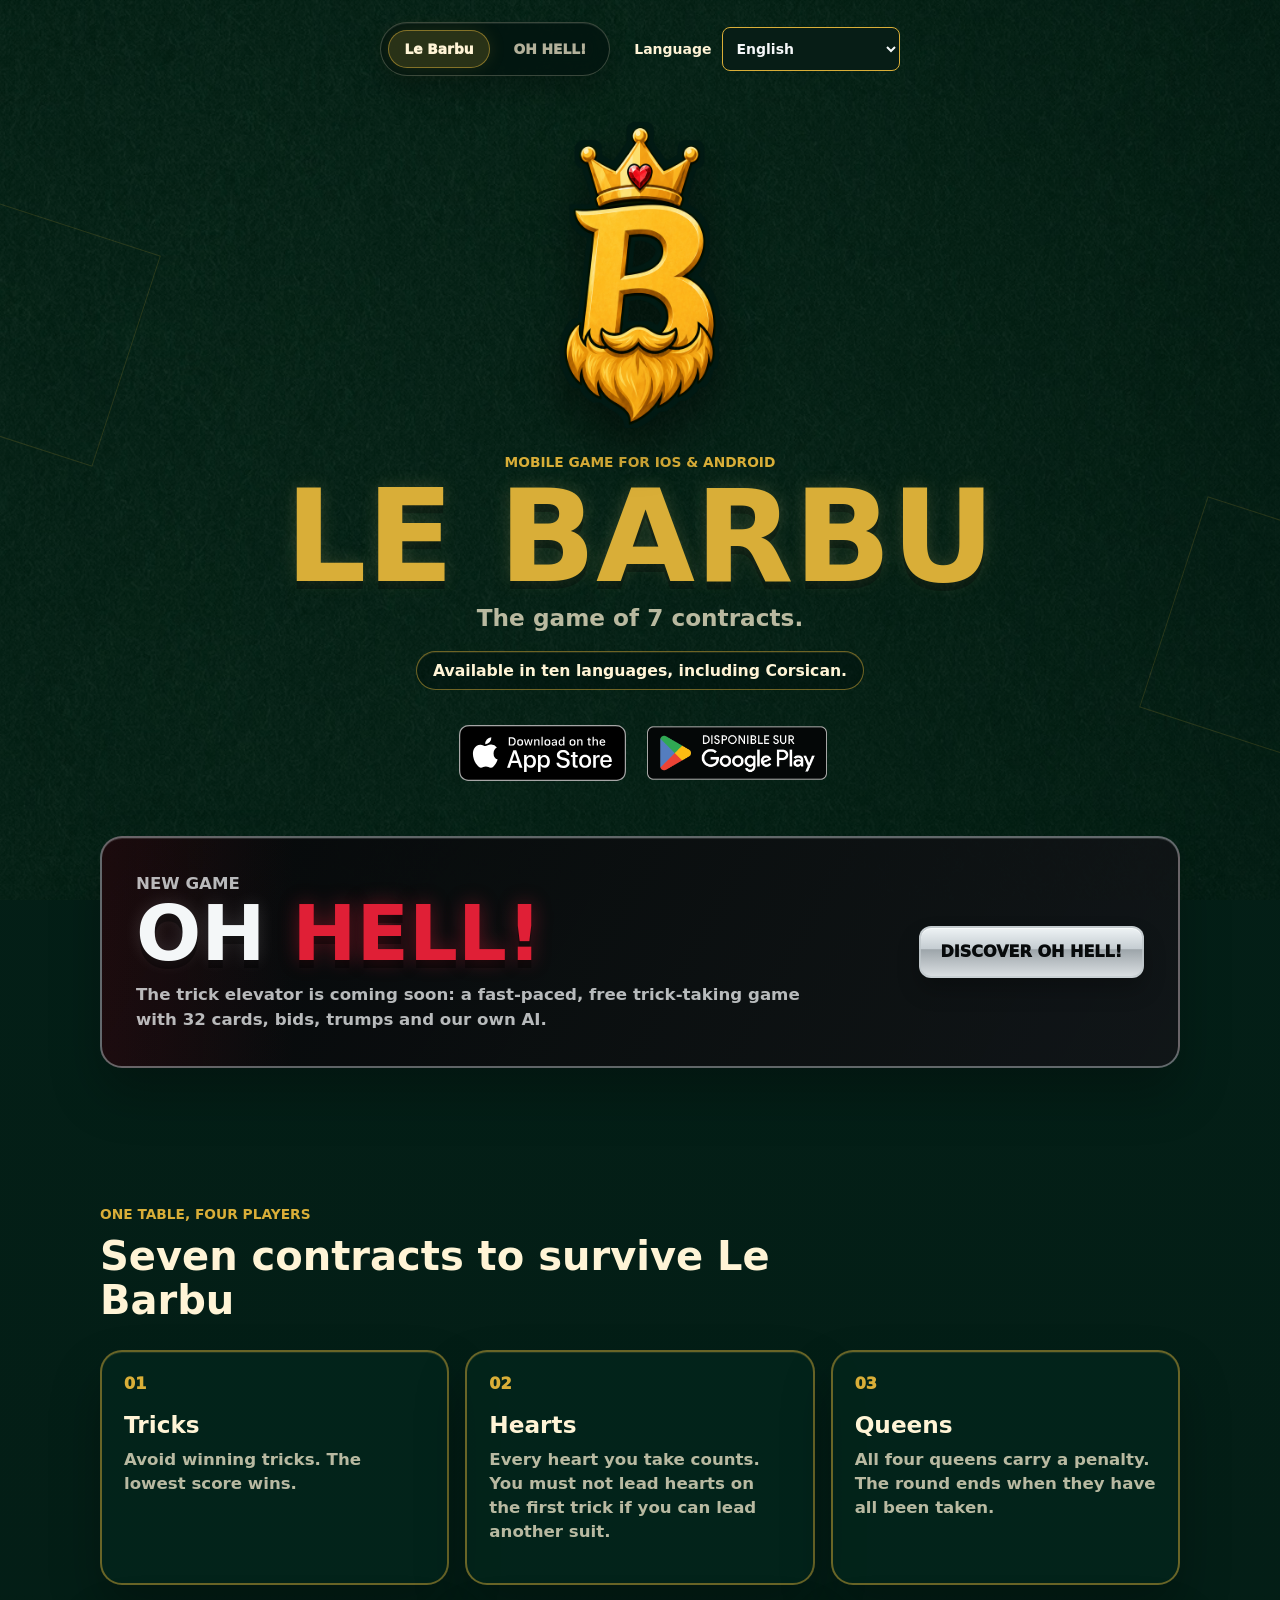
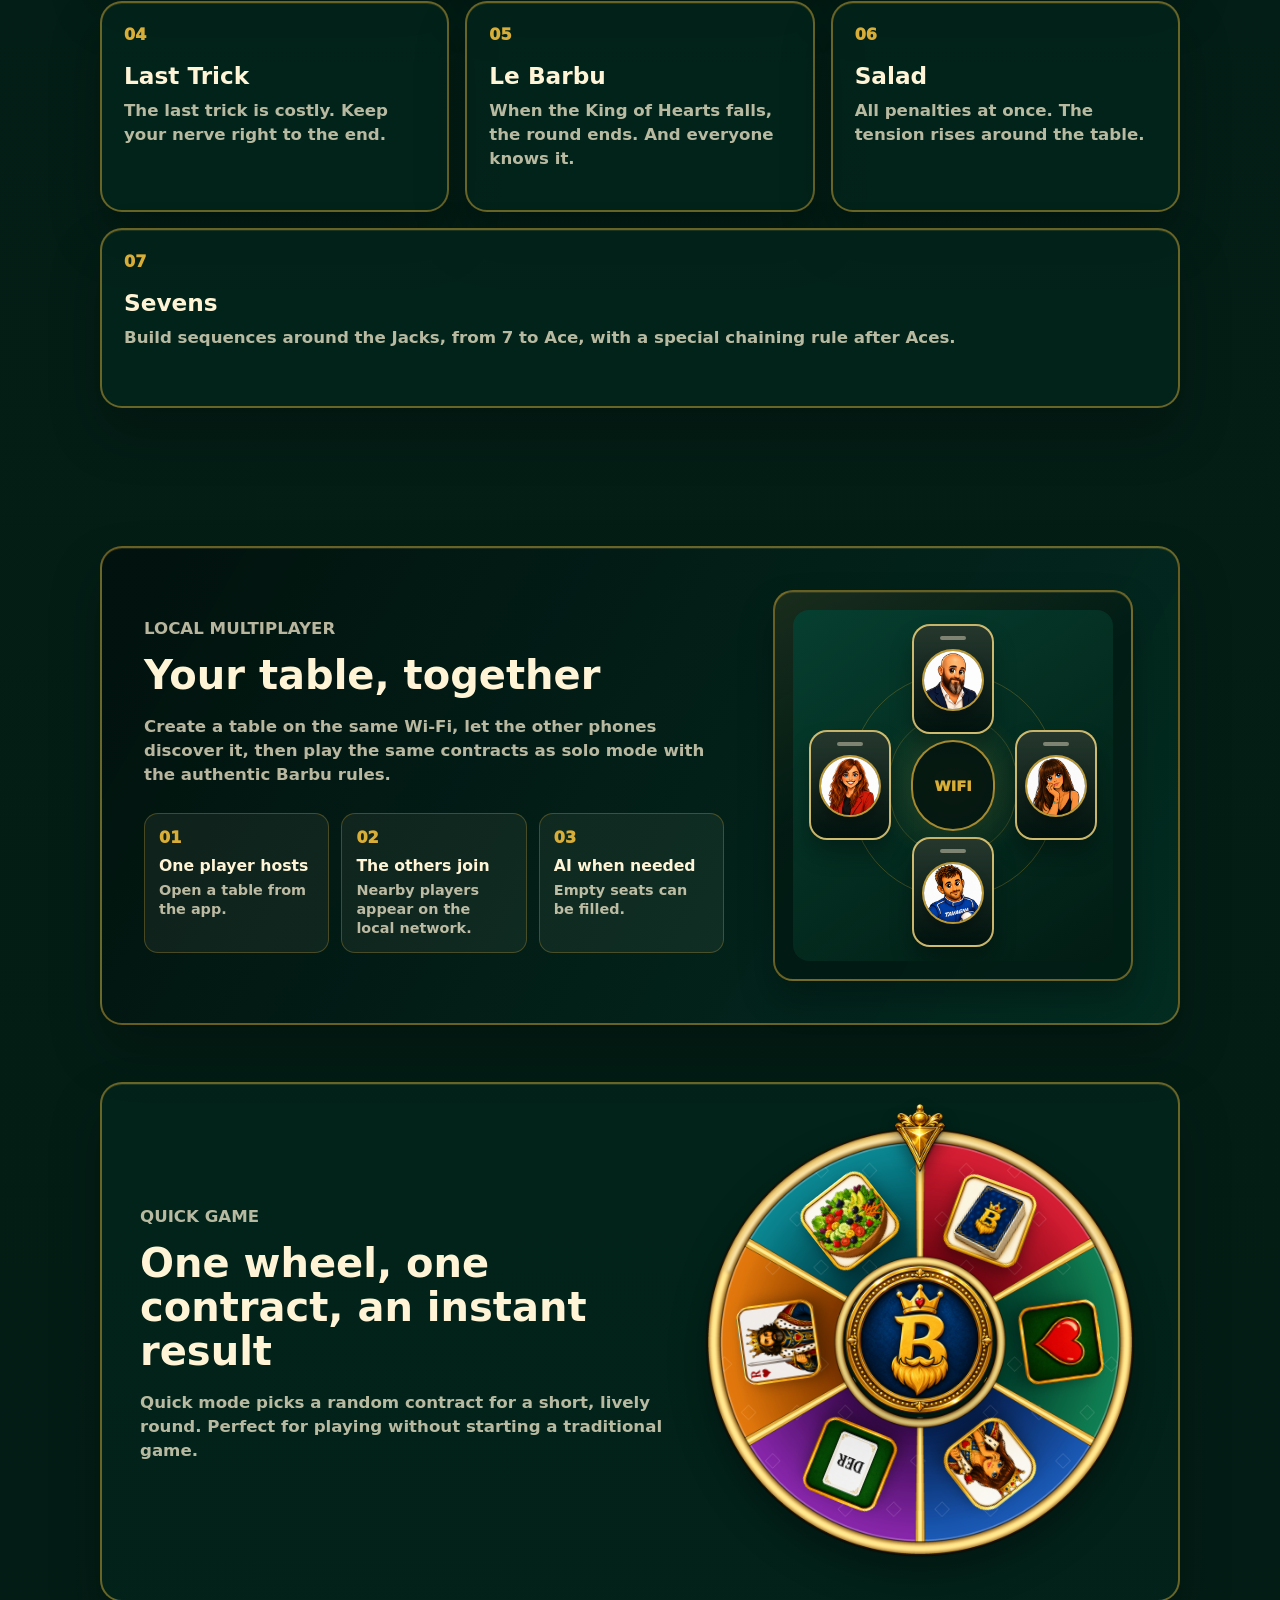
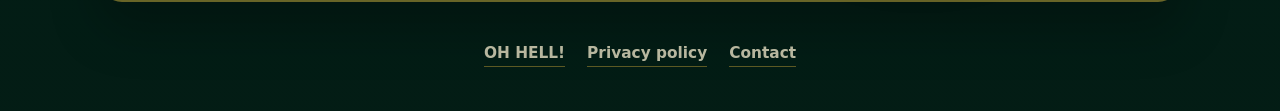
==== commit f18eb6e4: "Localize game website and privacy policy in ten languages" ====
--- a/index.html
+++ b/index.html
@@ -9,12 +9,15 @@
     />
     <title>Le Barbu & OH HELL! - Jeux de cartes mobiles</title>
     <link rel="icon" href="./assets/icon.png" />
-    <link rel="stylesheet" href="./styles.css?v=20260909" />
+    <link rel="stylesheet" href="./styles.css?v=20260909b" />
     <link rel="stylesheet" href="./oh-hell.css?v=20260909c" />
+    <link rel="stylesheet" href="./languages.css?v=20260914" />
+    <script src="./translations.js?v=20260914" defer></script>
+    <script src="./languages.js?v=20260914" defer></script>
   </head>
-  <body>
+  <body data-page="barbu">
     <main class="page">
-      <nav class="app-tabs" aria-label="Applications">
+      <nav class="app-tabs" aria-label="Applications" data-i18n-aria="apps">
         <a class="app-tab app-tab--active" href="./index.html">Le Barbu</a>
         <a class="app-tab" href="./oh-hell.html">OH HELL!</a>
       </nav>
@@ -22,10 +25,10 @@
       <section class="hero">
         <div class="hero__content">
           <img class="hero__emblem" src="./assets/le-barbu-emblem.png" alt="Embleme Le Barbu" />
-          <p class="eyebrow">Jeu mobile iOS & Android</p>
+          <p class="eyebrow" data-i18n="mobile">Jeu mobile iOS & Android</p>
           <h1>Le Barbu</h1>
-          <p class="subtitle">Le jeu des 7 contrats.</p>
-          <p class="language-note">Disponible en corse, anglais et francais.</p>
+          <p class="subtitle" data-i18n="subtitle">Le jeu des 7 contrats.</p>
+          <p class="language-note" data-i18n="available">Disponible en dix langues, dont le corse.</p>
           <div class="actions actions--stores hero__stores" aria-label="Telechargements">
             <a
               class="store-badge"
@@ -49,83 +52,83 @@
 
       <section class="ohhell-teaser">
         <div>
-          <p class="eyebrow">Nouveau jeu</p>
+          <p class="eyebrow" data-i18n="newGame">Nouveau jeu</p>
           <h2>OH <span>HELL!</span></h2>
-          <p>
+          <p data-i18n="teaser">
             L'ascenseur des plis arrive bientot : un jeu de plis gratuit, nerveux, en 32 cartes,
             avec annonces, atouts et IA maison.
           </p>
         </div>
-        <a class="ohhell-button" href="./oh-hell.html">Voir la page OH HELL!</a>
+        <a class="ohhell-button" href="./oh-hell.html" data-i18n="discover">Voir la page OH HELL!</a>
       </section>
 
       <section id="regles" class="section">
         <div class="section__header">
-          <p class="eyebrow">Une table, quatre joueurs</p>
-          <h2>Sept contrats pour survivre au Barbu</h2>
+          <p class="eyebrow" data-i18n="fourPlayers">Une table, quatre joueurs</p>
+          <h2 data-i18n="contracts">Sept contrats pour survivre au Barbu</h2>
         </div>
         <div class="grid">
           <article class="card">
             <span>01</span>
-            <h3>Les Plis</h3>
-            <p>Evitez de remporter des plis. Le plus petit score gagne.</p>
+            <h3 data-i18n="tricks">Les Plis</h3>
+            <p data-i18n="tricksText">Évitez de remporter des plis. Le plus petit score gagne.</p>
           </article>
           <article class="card">
             <span>02</span>
-            <h3>Les Coeurs</h3>
-            <p>Chaque coeur ramasse compte. Entame coeur interdite au premier pli si possible.</p>
+            <h3 data-i18n="hearts">Les Cœurs</h3>
+            <p data-i18n="heartsText">Chaque cœur ramassé compte. Entame cœur interdite au premier pli si possible.</p>
           </article>
           <article class="card">
             <span>03</span>
-            <h3>Les Dames</h3>
-            <p>Les quatre dames piquent fort. La manche s'arrete quand elles sont toutes tombees.</p>
+            <h3 data-i18n="queens">Les Dames</h3>
+            <p data-i18n="queensText">Les quatre dames piquent fort. La manche s'arrête quand elles sont toutes tombées.</p>
           </article>
           <article class="card">
             <span>04</span>
-            <h3>La Der</h3>
-            <p>Le dernier pli coute cher. Il faut tenir ses nerfs jusqu'au bout.</p>
+            <h3 data-i18n="last">La Der</h3>
+            <p data-i18n="lastText">Le dernier pli coûte cher. Il faut tenir ses nerfs jusqu'au bout.</p>
           </article>
           <article class="card">
             <span>05</span>
-            <h3>Le Barbu</h3>
-            <p>Le Roi de coeur tombe, la manche s'arrete. Et tout le monde le sait.</p>
+            <h3 data-i18n="king">Le Barbu</h3>
+            <p data-i18n="kingText">Le Roi de cœur tombe, la manche s'arrête. Et tout le monde le sait.</p>
           </article>
           <article class="card">
             <span>06</span>
-            <h3>La Salade</h3>
-            <p>Toutes les penalites en meme temps. Le contrat ou l'on sent vraiment la table respirer.</p>
+            <h3 data-i18n="salad">La Salade</h3>
+            <p data-i18n="saladText">Toutes les pénalités en même temps. La tension monte autour de la table.</p>
           </article>
           <article class="card card--wide">
             <span>07</span>
-            <h3>La Reussite</h3>
-            <p>Posez les suites autour des valets, du 7 a l'As, avec une regle speciale d'enchainement apres les As.</p>
+            <h3 data-i18n="sevens">La Réussite</h3>
+            <p data-i18n="sevensText">Posez les suites autour des valets, du 7 à l'As, avec une règle spéciale d'enchaînement après les As.</p>
           </article>
         </div>
       </section>
 
       <section class="multiplayer">
         <div class="multiplayer__copy">
-          <p class="eyebrow">Mode multi en reseau local</p>
-          <h2>La table autour de vous</h2>
-          <p>
+          <p class="eyebrow" data-i18n="local">Partie en réseau local</p>
+          <h2 data-i18n="localTitle">La table autour de vous</h2>
+          <p data-i18n="localText">
             Creer une table sur le meme Wi-Fi, laisser les autres telephones la detecter,
             puis jouer les memes contrats que le mode solo avec les vraies regles du Barbu.
           </p>
           <div class="multiplayer__points">
             <article>
               <span>01</span>
-              <strong>Un joueur heberge</strong>
-              <p>La table s'ouvre depuis l'application.</p>
+              <strong data-i18n="host">Un joueur héberge</strong>
+              <p data-i18n="hostText">La table s'ouvre depuis l'application.</p>
             </article>
             <article>
               <span>02</span>
-              <strong>Les autres rejoignent</strong>
-              <p>Les joueurs proches apparaissent sur le reseau local.</p>
+              <strong data-i18n="join">Les autres rejoignent</strong>
+              <p data-i18n="joinText">Les joueurs proches apparaissent sur le réseau local.</p>
             </article>
             <article>
               <span>03</span>
-              <strong>IA si besoin</strong>
-              <p>Les places libres peuvent etre completees.</p>
+              <strong data-i18n="ai">IA si besoin</strong>
+              <p data-i18n="aiText">Les places libres peuvent être complétées.</p>
             </article>
           </div>
         </div>
@@ -152,9 +155,9 @@
 
       <section class="feature">
         <div>
-          <p class="eyebrow">Partie rapide</p>
-          <h2>Une roue, un contrat, un verdict immediat</h2>
-          <p>
+          <p class="eyebrow" data-i18n="quick">Partie rapide</p>
+          <h2 data-i18n="quickTitle">Une roue, un contrat, un verdict immédiat</h2>
+          <p data-i18n="quickText">
             Le mode rapide tire un contrat au hasard pour une manche courte et nerveuse.
             Parfait pour jouer une partie sans lancer une partie traditionnelle.
           </p>
@@ -174,8 +177,8 @@
 
       <footer class="site-footer">
         <a href="./oh-hell.html">OH HELL!</a>
-        <a href="./privacy.html">Politique de confidentialite</a>
-        <a href="mailto:lefty2ghjocu@gmail.com">Contact</a>
+        <a href="./privacy.html" data-i18n="privacy">Politique de confidentialité</a>
+        <a href="mailto:lefty2ghjocu@gmail.com" data-i18n="contact">Contact</a>
       </footer>
     </main>
   </body>
--- a/styles.css
+++ b/styles.css
@@ -797,6 +797,25 @@
     padding-top: 28px;
   }
 
+  .hero__content {
+    transform: translateY(32px);
+  }
+
+  .legal-page {
+    padding-right: 14px;
+    padding-left: 14px;
+  }
+
+  .legal-card {
+    padding: 24px 20px 30px;
+  }
+
+  .legal-card h1 {
+    font-size: clamp(1.8rem, 8vw, 2.2rem);
+    line-height: 1.04;
+    overflow-wrap: anywhere;
+  }
+
   .grid,
   .multiplayer,
   .feature,
--- a/languages.css
+++ b/languages.css
@@ -0,0 +1,161 @@
+.site-header {
+  position: relative;
+  z-index: 20;
+  display: flex;
+  flex-wrap: wrap;
+  justify-content: center;
+  align-items: center;
+  gap: 14px 24px;
+  width: min(1080px, calc(100% - 32px));
+  margin: 0 auto;
+  padding: 22px 0;
+}
+
+.site-header .app-tabs {
+  position: static;
+  transform: none;
+}
+
+.language-control {
+  display: flex;
+  align-items: center;
+  gap: 10px;
+  max-width: 100%;
+  color: var(--cream);
+  font-size: 14px;
+  font-weight: 700;
+}
+
+.language-control select {
+  min-height: 44px;
+  width: 178px;
+  max-width: 100%;
+  padding: 8px 10px;
+  border: 1px solid var(--gold);
+  border-radius: 8px;
+  background: #071d16;
+  color: #f4f7f8;
+  font: inherit;
+  color-scheme: dark;
+  cursor: pointer;
+}
+
+.ohhell-body .language-control {
+  color: #bfc7cb;
+}
+
+.ohhell-body .language-control select {
+  border-color: #bfc7cb;
+  background: #111416;
+}
+
+.localized a:focus-visible,
+.language-control select:focus-visible {
+  outline: 3px solid #fff;
+  outline-offset: 4px;
+}
+
+.localized .page--ohhell {
+  padding-top: 0;
+}
+
+.localized .hero {
+  min-height: 0;
+  padding-top: 12px;
+  padding-bottom: 48px;
+}
+
+.localized .hero__content {
+  transform: none;
+}
+
+.localized .legal-page {
+  padding-top: 0;
+}
+
+.localized h1,
+.localized h2,
+.localized h3,
+.localized p,
+.localized a,
+.localized strong {
+  overflow-wrap: anywhere;
+  hyphens: manual;
+}
+
+.localized * {
+  letter-spacing: 0;
+}
+
+.localized .grid > *,
+.localized .multiplayer > *,
+.localized .feature > *,
+.localized .ohhell-info > *,
+.localized .ohhell-rules > * {
+  min-width: 0;
+}
+
+.localized .legal-card h1 {
+  font-size: 48px;
+  line-height: 1.1;
+}
+
+.localized .legal-card h2 {
+  font-size: 28px;
+  line-height: 1.2;
+}
+
+.localized .ohhell-rules h2 {
+  font-size: 28px;
+  line-height: 1.15;
+}
+
+.localized .ohhell-info h2,
+.localized .multiplayer__copy h2,
+.localized .section__header h2,
+.localized .feature h2 {
+  font-size: 40px;
+  line-height: 1.1;
+}
+
+.localized .ohhell-button {
+  padding-top: 12px;
+  padding-bottom: 12px;
+  text-align: center;
+}
+
+.localized .hero__stores {
+  flex-wrap: wrap;
+}
+
+@media (max-width: 780px) {
+  .site-header {
+    flex-direction: column;
+    padding: 14px 0 22px;
+  }
+
+  .localized .ohhell-hero h1 {
+    font-size: 64px;
+    line-height: 0.95;
+  }
+
+  .localized .ohhell-hero__baseline {
+    font-size: 24px;
+  }
+
+  .localized .legal-card h1 {
+    font-size: 28px;
+  }
+
+  .localized .legal-card h2,
+  .localized .ohhell-rules h2 {
+    font-size: 24px;
+  }
+
+  .localized .ohhell-info h2,
+  .localized .multiplayer__copy h2,
+  .localized .section__header h2,
+  .localized .feature h2 {
+    font-size: 30px;
+  }
+}
